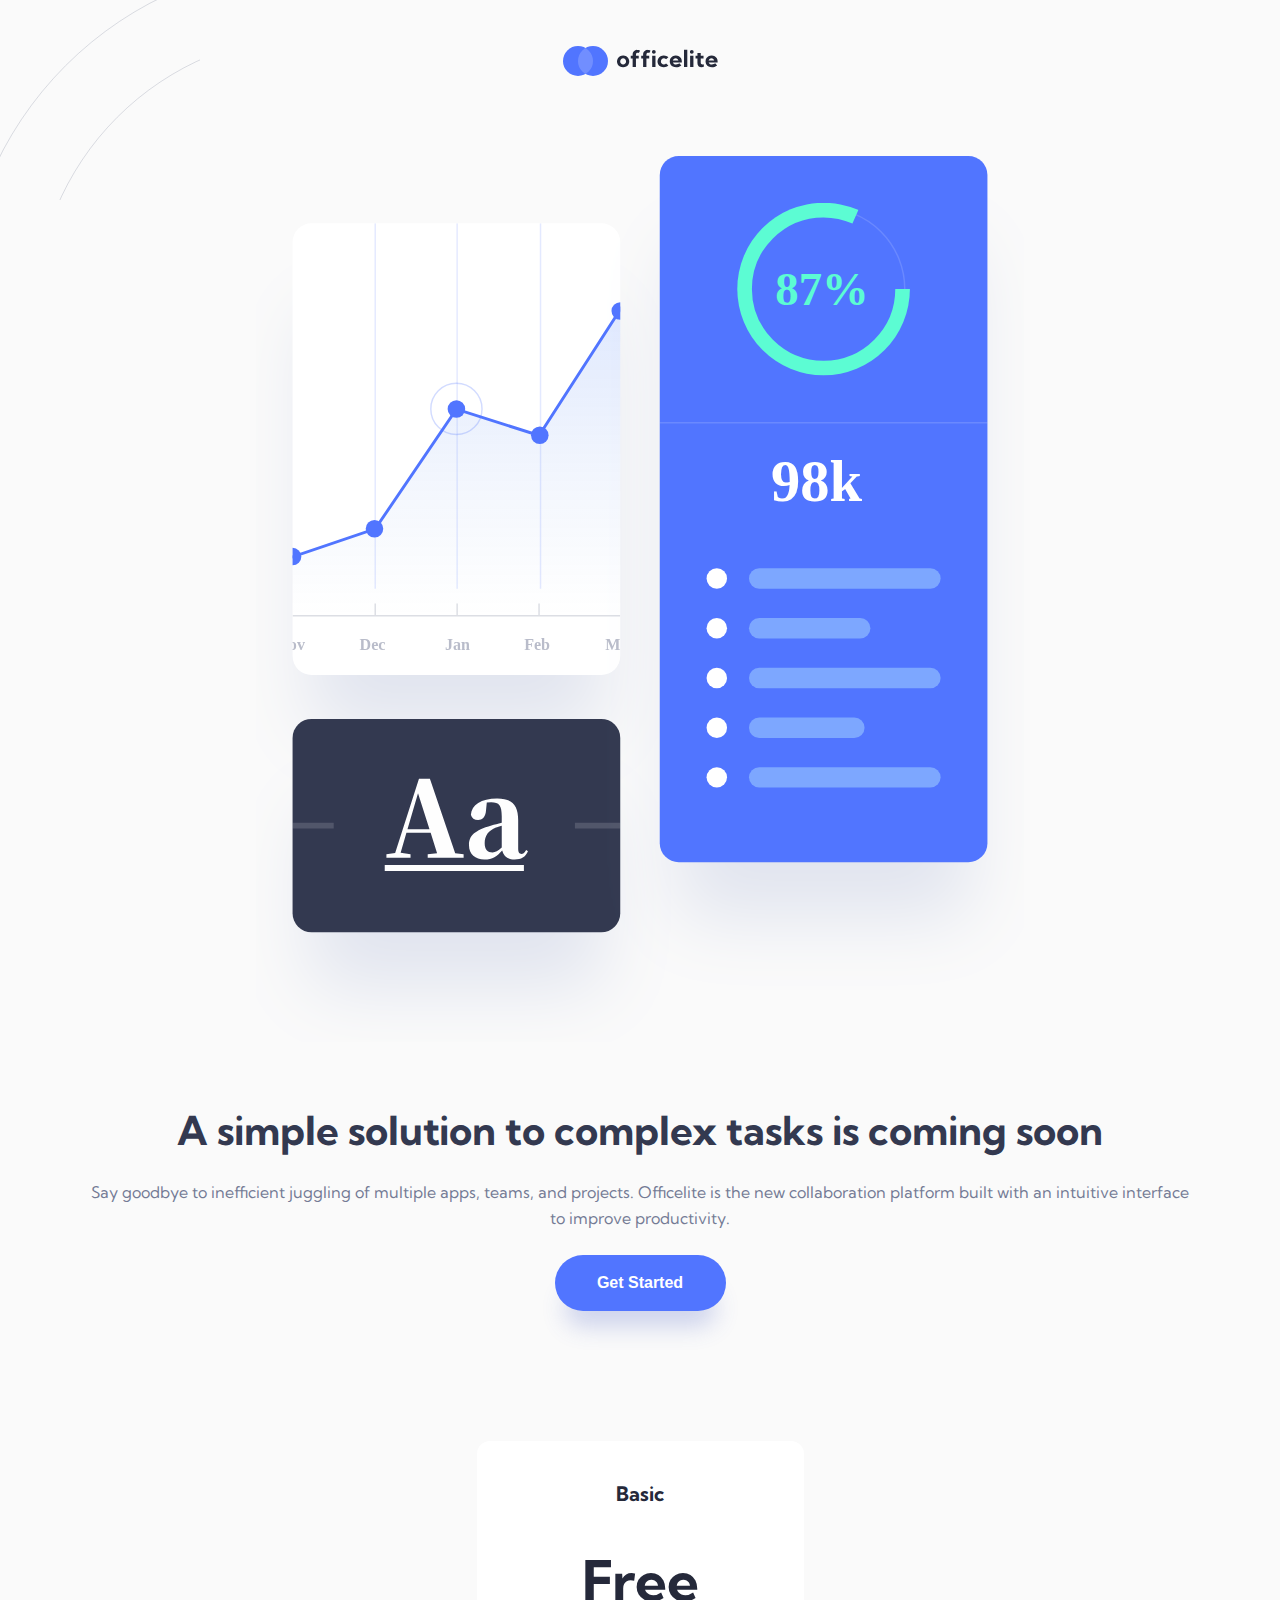
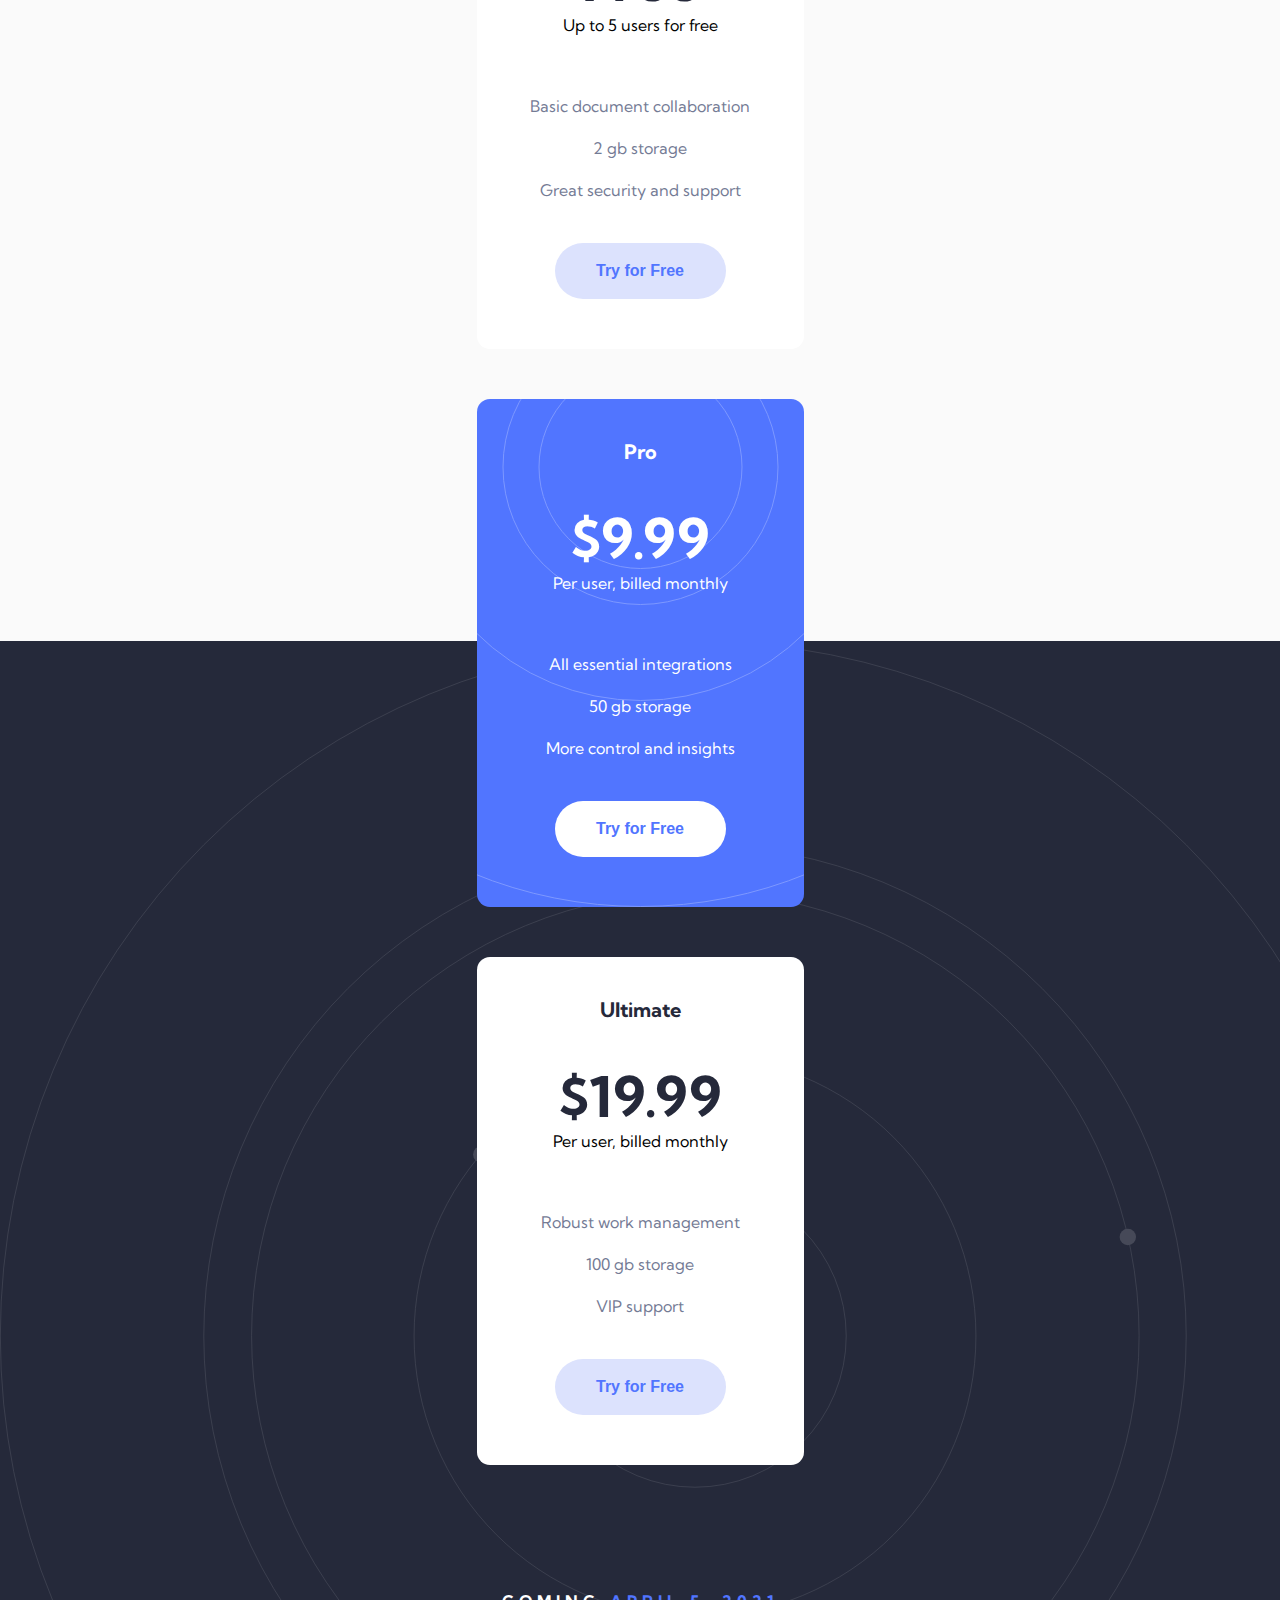
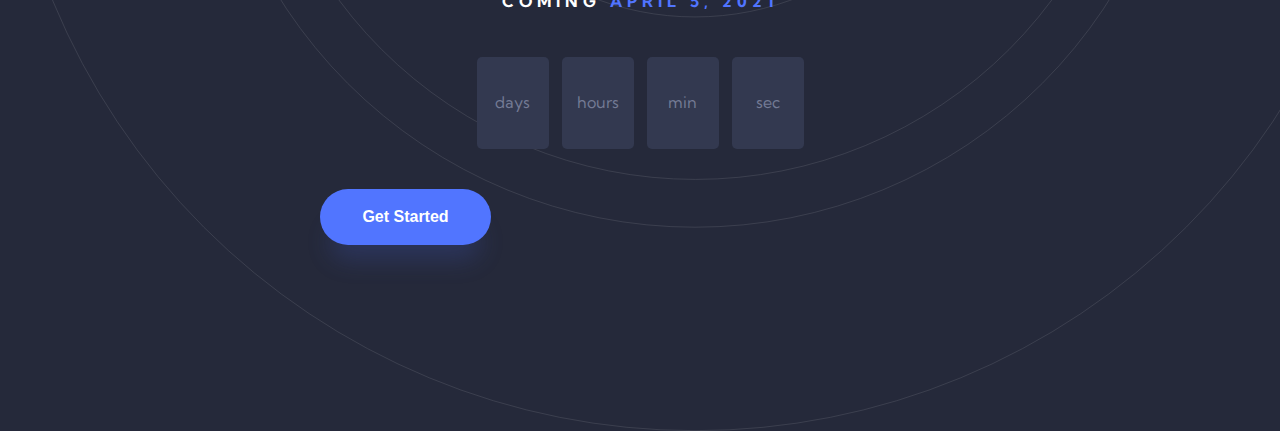
==== index.html @ 79242436 "update to tablet section" ====
<!DOCTYPE html>
<html lang="en">

<head>
  <meta charset="UTF-8">
  <meta name="viewport" content="width=device-width, initial-scale=1.0">
  <link rel="icon" type="image/png" sizes="32x32" href="/assets/favicon-32x32.png">
  <link rel="stylesheet" href="/css/styles.css">

  <title>Frontend Mentor | Officelite coming soon site</title>
</head>

<body>

  <header>
    <div class='container'>
      <div class=background-image></div>
      <div class='hero-logo'><img src="/assets/shared/logo.svg" alt=""></div>
      <div class='hero-chart'><img src="/assets/home/illustration-charts.svg" alt=""></div>
      <div class='hero-title'>
        <h1>A simple solution to complex tasks is coming soon</h1>
        <p> Say goodbye to inefficient juggling of multiple apps, teams, and projects. Officelite is the new
          collaboration platform built with an intuitive interface to improve productivity.</p>
        <a href='./sign-up.html'><button class='btn cta-1'>Get Started</button></a>
      </div>
    </div>
  </header>

  <main>
    <div class='design-body'>

      <div id='membership'>
        <div class='membership-type'>
          <div class='membership-type-card'>
            <h3>Basic</h3>
            <h1>Free</h1>
            <span class='membership-type-card-info'>Up to 5 users for free</span>
          </div>
          <div class='paragraph'>
            <p> Basic document collaboration
              <br>
              2 gb storage
              <br>
              Great security and support
            </p>
          </div>
          <div class='button-cta'>
            <a href='./sign-up.html'><button class='btn cta-2'>Try for Free</button></a>
          </div>
        </div>
  
        <div class='membership-type'>
          <div class='membership-type-card'>
            <h3>Pro</h3>
            <h1>$9.99</h1>
            <span class='membership-type-card-info'>Per user, billed monthly</span>
          </div>
          <div class='paragraph'>
            <p>
              All essential integrations
              <br>
              50 gb storage
              <br>
              More control and insights
            </p>
          </div>
          <div class='button-cta'>
            <a href='./sign-up.html'><button class='btn cta-3'>Try for Free</button></a>
          </div>
        </div>
  
        <div class='membership-type'>
          <div class='membership-type-card'>
            <h3>Ultimate</h3>
            <h1>$19.99</h1>
            <span class='membership-type-card-info'>Per user, billed monthly</span>
          </div>
          <div class='paragraph'>
            <p>
              Robust work management
              <br>
              100 gb storage
              <br>
              VIP support
            </p>
          </div>
          <div class='button-cta'>
            <a href='./sign-up.html'><button class='btn cta-2'>Try for Free</button></a>
          </div>
        </div>
      </div>
  
  
      <div id='footer'>
        <!-- <div class='footer-background'></div> -->
        <div class='footer-info'>
          <!-- <div class='footer-background'></div> -->
          <p>Coming<span id='footer-timer'> April 5, 2021</span></p>
          <div class='footer-countdown'>
            <div class='footer-countdown-item'><span id='countdown-days'></span> <br> Days</div>
            <div class='footer-countdown-item'><span id='countdown-hours'></span> <br>Hours</div>
            <div class='footer-countdown-item'><span id='countdown-minutes'></span><br> Min</div>
            <div class='footer-countdown-item'><span id='countdown-seconds'></span><br>Sec</div>
          </div>
          <a href='./sign-up.html'><button class='btn cta-1'>Get Started</button></a>
        </div>


    </div>
    
      
  </main>
  <script src="/script.js"></script>
</body>

</html>
---- css/styles.css ----
@import url("https://fonts.googleapis.com/css2?family=Kumbh+Sans:wght@300;400;700&display=swap");
* {
  margin: 0;
  padding: 0;
  -webkit-box-sizing: border-box;
          box-sizing: border-box;
}

body {
  width: 100%;
  height: 100vh;
  margin: 0 auto;
  font-family: 'Kumbh Sans', sans-serif;
  background-color: #fafafa;
}

.btn {
  width: 171px;
  height: 56px;
  border: none;
  border-radius: 28px;
  -webkit-border-radius: 28px;
  -moz-border-radius: 28px;
  -ms-border-radius: 28px;
  -o-border-radius: 28px;
}

.cta-1,
.cta-2,
.cta-3 {
  font-size: 16px;
  font-weight: 700;
}

.cta-1 {
  color: #fff;
  background-color: #5175ff;
  -webkit-box-shadow: 0px 25px 25px -10px rgba(63, 91, 194, 0.247159);
          box-shadow: 0px 25px 25px -10px rgba(63, 91, 194, 0.247159);
}

.cta-1:hover {
  background-color: #829CFF;
}

.cta-2 {
  color: #5175ff;
  background-color: #dce2fd;
}

.cta-3 {
  color: #5175ff;
  background-color: #fff;
}

header .container {
  display: -webkit-box;
  display: -ms-flexbox;
  display: flex;
  -webkit-box-pack: center;
      -ms-flex-pack: center;
          justify-content: center;
  justify-items: center;
  display: flex;
  -webkit-box-orient: vertical;
  -webkit-box-direction: normal;
      -ms-flex-direction: column;
          flex-direction: column;
}

header .container .background-image {
  background-image: url("/assets/home/bg-pattern-header.svg");
  background-repeat: none;
  position: absolute;
  width: 450px;
  height: 450px;
  left: -250px;
  top: -250px;
}

header .container .hero-logo {
  padding-top: 46px;
  display: -webkit-box;
  display: -ms-flexbox;
  display: flex;
  -webkit-box-pack: center;
      -ms-flex-pack: center;
          justify-content: center;
  justify-items: center;
}

header .container .hero-chart {
  display: -webkit-box;
  display: -ms-flexbox;
  display: flex;
  -webkit-box-pack: center;
      -ms-flex-pack: center;
          justify-content: center;
  justify-items: center;
  z-index: 3;
}

header .container .hero-chart img {
  padding-top: 80px;
  width: 60%;
}

header .container .hero-title {
  padding-top: 64px;
  padding-bottom: 80px;
  width: 90%;
  margin: 0 auto;
  text-align: center;
}

header .container .hero-title h1 {
  font-size: 40px;
  color: #333950;
}

header .container .hero-title p {
  padding: 24px;
  line-height: 26px;
  font-size: 16px;
  color: #747B95;
}

.design-body {
  position: relative;
}

#membership {
  position: relative;
  z-index: 999;
}

#membership .membership-type {
  display: -webkit-box;
  display: -ms-flexbox;
  display: flex;
  -webkit-box-orient: vertical;
  -webkit-box-direction: normal;
      -ms-flex-direction: column;
          flex-direction: column;
  text-align: center;
  width: 327px;
  height: 508px;
  background-color: #fff;
  border-radius: 13px;
  margin: 50px auto 5px;
  -webkit-border-radius: 13px;
  -moz-border-radius: 13px;
  -ms-border-radius: 13px;
  -o-border-radius: 13px;
}

#membership .membership-type .membership-type-card h1,
#membership .membership-type .membership-type-card h3 {
  color: #25293A;
}

#membership .membership-type .membership-type-card h1 {
  font-size: 56px;
  padding-top: 40px;
}

#membership .membership-type .membership-type-card h3 {
  font-size: 20px;
  padding-top: 40px;
}

#membership .membership-type .membership-type-card span {
  font-size: 16px;
  font-weight: 400;
  padding-top: 8px;
}

#membership .membership-type .paragraph {
  padding-top: 50px;
}

#membership .membership-type .paragraph p {
  padding-bottom: 32px;
  color: #747B95;
  line-height: 42px;
}

#membership .membership-type .button-cta {
  margin: 0 auto;
}

#membership .membership-type:nth-child(2) {
  background-color: #5175ff;
  background-image: url("/assets/home/bg-pattern-pricing.svg");
  background-position: center bottom;
}

#membership .membership-type:nth-child(2) h1,
#membership .membership-type:nth-child(2) h3,
#membership .membership-type:nth-child(2) p,
#membership .membership-type:nth-child(2) span {
  color: #fff;
}

@media screen and (min-width: 300px) and (max-width: 480px) {
  .hero-title-form {
    padding-top: 64px;
    padding-bottom: 64px;
    width: 90%;
    margin: 0 auto;
    text-align: center;
  }
  .hero-title-form h1 {
    font-size: 40px;
    color: #333950;
  }
  .hero-title-form p {
    padding: 24px;
    line-height: 26px;
    font-size: 16px;
    color: #747B95;
  }
  #footer-form .footer-info-form {
    display: -webkit-box;
    display: -ms-flexbox;
    display: flex;
    -webkit-box-orient: vertical;
    -webkit-box-direction: normal;
        -ms-flex-direction: column;
            flex-direction: column;
  }
  #footer-form .footer-info-form p {
    text-align: center;
    text-transform: uppercase;
    color: #25293A;
    letter-spacing: 5px;
    font-weight: 700;
    font-size: 16px;
  }
  #footer-form .footer-info-form span {
    text-transform: uppercase;
    color: #5175ff;
    letter-spacing: 5px;
    font-weight: 700;
    font-size: 16px;
  }
  #footer-form .footer-info-form .form-input-section {
    position: relative;
    z-index: 999;
    width: 60%;
    background-color: green;
  }
  #footer-form .footer-info-form .btn {
    margin: auto 25%;
    margin-bottom: 100px;
  }
  #footer-form .footer-info-form .footer-countdown-form {
    padding-top: 46px;
    display: -ms-grid;
    display: grid;
    -ms-grid-columns: (1fr)[4];
        grid-template-columns: repeat(4, 1fr);
    -webkit-column-gap: 13px;
            column-gap: 13px;
    display: -webkit-box;
    display: -ms-flexbox;
    display: flex;
    -webkit-box-pack: center;
        -ms-flex-pack: center;
            justify-content: center;
    justify-items: center;
    padding-bottom: 40px;
  }
  #footer-form .footer-info-form .footer-countdown-form .footer-countdown-item {
    padding-top: 15px;
    display: -webkit-box;
    display: -ms-flexbox;
    display: flex;
    -webkit-box-orient: vertical;
    -webkit-box-direction: normal;
        -ms-flex-direction: column;
            flex-direction: column;
    text-align: center;
    width: 72px;
    height: 92px;
    background-color: #dce2fd;
    color: #747B95;
    text-transform: lowercase;
    border-radius: 5px;
    -webkit-border-radius: 5px;
    -moz-border-radius: 5px;
    -ms-border-radius: 5px;
    -o-border-radius: 5px;
  }
  #footer-form .footer-info-form .footer-countdown-form .footer-countdown-item span {
    color: #5175ff;
    font-size: 32px;
  }
  #footer-form .footer-info-form .design-body {
    position: relative;
  }
  #footer-form .footer-info-form .form-footer-background {
    position: absolute;
    z-index: -1;
  }
}

@media screen and (min-width: 481px) and (max-width: 768px) {
  header .container {
    margin: 0 auto;
    width: 90%;
    height: auto;
    display: -webkit-box;
    display: -ms-flexbox;
    display: flex;
    -webkit-box-orient: vertical;
    -webkit-box-direction: normal;
        -ms-flex-direction: column;
            flex-direction: column;
    margin-top: 200px;
  }
  header .container .hero-title-form {
    padding-top: 64px;
    padding-bottom: 64px;
    width: 90%;
    margin: 0 auto;
    text-align: center;
  }
  header .container .hero-title-form h1 {
    font-size: 40px;
    color: #333950;
  }
  header .container .hero-title-form p {
    padding: 24px;
    line-height: 26px;
    font-size: 16px;
    color: #747B95;
  }
  #footer-form .footer-info-form {
    display: -webkit-box;
    display: -ms-flexbox;
    display: flex;
    -webkit-box-orient: vertical;
    -webkit-box-direction: normal;
        -ms-flex-direction: column;
            flex-direction: column;
  }
  #footer-form .footer-info-form p {
    text-align: center;
    text-transform: uppercase;
    color: #25293A;
    letter-spacing: 5px;
    font-weight: 700;
    font-size: 16px;
  }
  #footer-form .footer-info-form span {
    text-transform: uppercase;
    color: #5175ff;
    letter-spacing: 5px;
    font-weight: 700;
    font-size: 16px;
  }
  #footer-form .footer-info-form .form-input-section {
    width: 60%;
    background-color: green;
  }
  #footer-form .footer-info-form .btn {
    margin: auto 25%;
    margin-bottom: 100px;
  }
  #footer-form .footer-info-form .footer-countdown-form {
    padding-top: 46px;
    display: -ms-grid;
    display: grid;
    -ms-grid-columns: (1fr)[4];
        grid-template-columns: repeat(4, 1fr);
    -webkit-column-gap: 13px;
            column-gap: 13px;
    display: -webkit-box;
    display: -ms-flexbox;
    display: flex;
    -webkit-box-pack: center;
        -ms-flex-pack: center;
            justify-content: center;
    justify-items: center;
    padding-bottom: 40px;
  }
  #footer-form .footer-info-form .footer-countdown-form .footer-countdown-item {
    padding-top: 15px;
    display: -webkit-box;
    display: -ms-flexbox;
    display: flex;
    -webkit-box-orient: vertical;
    -webkit-box-direction: normal;
        -ms-flex-direction: column;
            flex-direction: column;
    text-align: center;
    width: 72px;
    height: 92px;
    background-color: #dce2fd;
    color: #747B95;
    text-transform: lowercase;
    border-radius: 5px;
    -webkit-border-radius: 5px;
    -moz-border-radius: 5px;
    -ms-border-radius: 5px;
    -o-border-radius: 5px;
  }
  #footer-form .footer-info-form .footer-countdown-form .footer-countdown-item span {
    color: #5175ff;
    font-size: 32px;
  }
  .design-body {
    position: relative;
    width: 100%;
    height: 480px;
  }
  .design-body .form-input-section {
    position: relative;
    z-index: 3;
    width: 60%;
  }
  .form-footer-background {
    background-position: center;
    position: absolute;
    top: 260px;
    width: 100%;
    height: 380px;
  }
}

#footer {
  position: absolute;
  top: 800px;
  width: 100%;
  height: 1390px;
  background-color: #25293A;
  background-image: url("/assets/home/bg-pattern-footer.svg");
  background-repeat: none;
  background-size: cover;
}

#footer .footer-info {
  margin: 0 auto;
  position: relative;
  top: 850px;
  left: 0;
  right: 0;
  display: -webkit-box;
  display: -ms-flexbox;
  display: flex;
  -webkit-box-orient: vertical;
  -webkit-box-direction: normal;
      -ms-flex-direction: column;
          flex-direction: column;
}

#footer .footer-info p {
  padding-top: 100px;
  text-align: center;
  text-transform: uppercase;
  color: #fff;
  letter-spacing: 5px;
  font-weight: 700;
  font-size: 16px;
}

#footer .footer-info span {
  text-transform: uppercase;
  color: #5175ff;
  letter-spacing: 5px;
  font-weight: 700;
  font-size: 16px;
}

#footer .footer-info .btn {
  margin: auto 25%;
  margin-bottom: 100px;
}

#footer .footer-info .footer-countdown {
  padding-top: 46px;
  display: -ms-grid;
  display: grid;
  -ms-grid-columns: (1fr)[4];
      grid-template-columns: repeat(4, 1fr);
  -webkit-column-gap: 13px;
          column-gap: 13px;
  display: -webkit-box;
  display: -ms-flexbox;
  display: flex;
  -webkit-box-pack: center;
      -ms-flex-pack: center;
          justify-content: center;
  justify-items: center;
  padding-bottom: 40px;
}

#footer .footer-info .footer-countdown .footer-countdown-item {
  padding-top: 15px;
  display: -webkit-box;
  display: -ms-flexbox;
  display: flex;
  -webkit-box-orient: vertical;
  -webkit-box-direction: normal;
      -ms-flex-direction: column;
          flex-direction: column;
  text-align: center;
  width: 72px;
  height: 92px;
  background-color: #333950;
  color: #747B95;
  text-transform: lowercase;
  border-radius: 5px;
  -webkit-border-radius: 5px;
  -moz-border-radius: 5px;
  -ms-border-radius: 5px;
  -o-border-radius: 5px;
}

#footer .footer-info .footer-countdown .footer-countdown-item span {
  color: #fff;
  font-size: 32px;
}

.form-input-section {
  border-radius: 10px;
  height: 485px;
  margin: 0 auto;
  background-color: white;
  width: 80%;
  margin: 64px auto 87px auto;
  -webkit-border-radius: 10px;
  -moz-border-radius: 10px;
  -ms-border-radius: 10px;
  -o-border-radius: 10px;
}

.form-input-section form {
  width: 90%;
  margin: 0 auto;
  border: none;
  padding: 24px 24px;
}

.form-input-section input {
  width: 100%;
  padding-bottom: 20px;
  margin: 18px auto;
  border-top: 0;
  border-left: 0;
  border-right: 0;
  border-bottom: 1px solid #747B95;
  outline: none;
}

.form-input-section select {
  margin: 20px auto;
  background-color: #fff;
  width: 100%;
  border-top: 0;
  border-left: 0;
  border-right: 0;
  outline: none;
}

.form-input-section select p {
  color: #333950;
  font-weight: 700;
}

.form-input-section select p span {
  color: #747B95;
}

.form-input-section .btn-cta {
  width: 100%;
  margin: 0 auto;
  margin: 20px auto;
  font-weight: 700;
  height: 56px;
  color: #fff;
  background-color: #5175ff;
  border-radius: 30px;
  -webkit-border-radius: 30px;
  -moz-border-radius: 30px;
  -ms-border-radius: 30px;
  -o-border-radius: 30px;
  border: none;
}

.form-footer-background {
  background-color: #25293A;
  width: 100%;
  height: 320px;
  background-image: url("/assets/home/bg-pattern-footer.svg");
  background-size: cover;
}

@media screen and (min-width: 481px) and (max-width: 768px) {
  header .container {
    margin: 0 auto;
    width: 90%;
    height: auto;
    display: -ms-grid;
    display: grid;
    grid-auto-columns: auto;
    grid-auto-rows: auto;
        grid-template-areas: 'header-1 header-1' 'content-1 content-2';
    -webkit-box-pack: justify;
        -ms-flex-pack: justify;
            justify-content: space-between;
  }
  header .container .hero-logo {
    -ms-grid-row: 1;
    -ms-grid-column: 1;
    -ms-grid-column-span: 2;
    grid-area: header-1;
    margin-left: 2.5%;
    margin-top: 50px;
    margin-right: auto;
  }
  header .container .hero-chart {
    -ms-grid-row: 2;
    -ms-grid-column: 2;
    grid-area: content-2;
    place-items: center;
    width: 314px;
    height: 314px;
    transform: scale(1.5);
    -webkit-transform: scale(1.5);
    -moz-transform: scale(1.5);
    -ms-transform: scale(1.5);
    -o-transform: scale(1.5);
  }
  header .container .hero-title {
    -ms-grid-row: 2;
    -ms-grid-column: 1;
    grid-area: content-1;
    text-align: left;
    place-items: start;
  }
  .design-body {
    position: relative;
  }
  #membership {
    margin-top: 140px;
    position: relative;
    z-index: 999;
  }
  #membership .membership-type {
    width: 90%;
    height: auto;
    display: -ms-grid;
    display: grid;
    -ms-grid-columns: auto auto;
        grid-template-columns: auto auto;
    -ms-grid-rows: 200px 200px;
        grid-template-rows: 200px 200px;
        grid-template-areas: 'card-info paragraph-info' 'button paragraph-info';
    place-items: center;
  }
  #membership .membership-type .membership-type-card {
    -ms-grid-row: 1;
    -ms-grid-column: 1;
    grid-area: card-info;
    text-align: left;
  }
  #membership .membership-type .paragraph {
    -ms-grid-row: 1;
    -ms-grid-row-span: 2;
    -ms-grid-column: 2;
    grid-area: paragraph-info;
    text-align: left;
    padding-bottom: 32px;
    color: #747B95;
    line-height: 42px;
  }
  #membership .membership-type .button-cta {
    -ms-grid-row: 2;
    -ms-grid-column: 1;
    grid-area: button;
  }
  #membership .button-cta {
    margin: 0 auto;
  }
  .membership-type:nth-child(2) {
    background-color: #5175ff;
    background-image: url("/assets/home/bg-pattern-pricing.svg");
    background-position: center bottom;
  }
  .membership-type:nth-child(2) h1,
  .membership-type:nth-child(2) h3,
  .membership-type:nth-child(2) p,
  .membership-type:nth-child(2) span {
    color: #fff;
  }
  #footer {
    position: absolute;
    top: 620px;
    width: 100%;
    height: 1200px;
    background-image: url("/assets/home/bg-pattern-footer.svg");
    background-repeat: none;
    background-size: cover;
    background-position: center;
    display: -webkit-box;
    display: -ms-flexbox;
    display: flex;
    -webkit-box-orient: vertical;
    -webkit-box-direction: normal;
        -ms-flex-direction: column;
            flex-direction: column;
    display: flex;
    -webkit-box-pack: center;
        -ms-flex-pack: center;
            justify-content: center;
    justify-items: center;
    background-color: #25293A;
  }
  #footer a {
    padding-top: 48px;
    text-align: center;
  }
  #footer .footer-info {
    position: relative;
    top: 300px;
    left: 0;
    right: 0;
  }
  #footer .footer-countdown {
    padding-top: 46px;
    display: -ms-grid;
    display: grid;
    -ms-grid-columns: (1fr)[4];
        grid-template-columns: repeat(4, 1fr);
    -webkit-column-gap: 13px;
            column-gap: 13px;
    display: -webkit-box;
    display: -ms-flexbox;
    display: flex;
    -webkit-box-pack: center;
        -ms-flex-pack: center;
            justify-content: center;
    justify-items: center;
    padding-bottom: 40px;
  }
  #footer .footer-countdown .footer-countdown-item {
    width: 100px;
    height: 128px;
  }
  #footer .footer-countdown .footer-countdown-item span {
    color: #fff;
    font-size: 56px;
  }
}
/*# sourceMappingURL=styles.css.map */
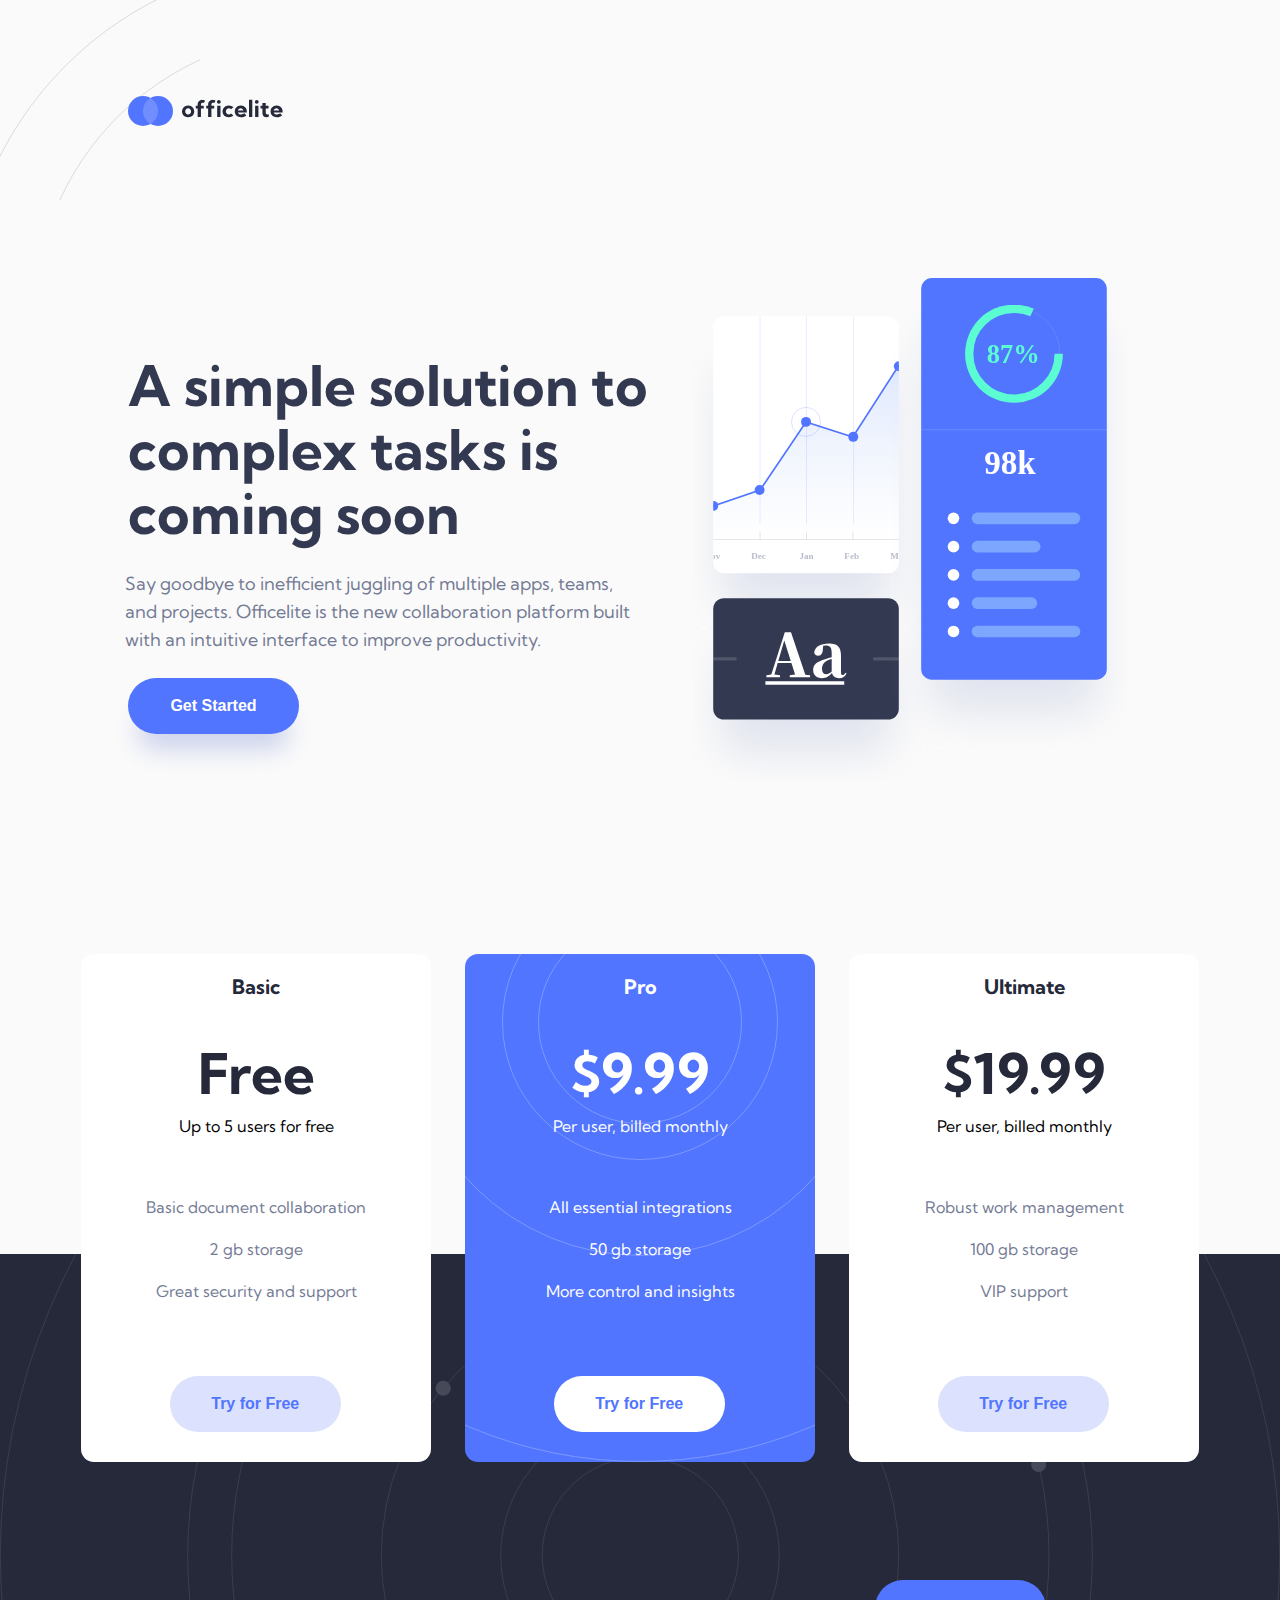
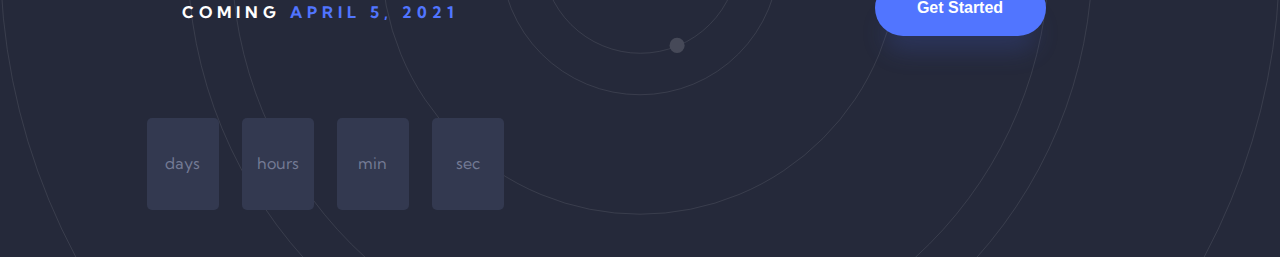
==== commit 116069f4: "complete section on queries" ====
--- a/index.html
+++ b/index.html
@@ -27,8 +27,7 @@
   </header>
 
   <main>
-    <div class='design-body'>
-
+    <div class='container design-body'>
       <div id='membership'>
         <div class='membership-type'>
           <div class='membership-type-card'>
@@ -94,8 +93,9 @@
       <div id='footer'>
         <!-- <div class='footer-background'></div> -->
         <div class='footer-info'>
-          <!-- <div class='footer-background'></div> -->
-          <p>Coming<span id='footer-timer'> April 5, 2021</span></p>
+          <div class='footer-countdown-date'>
+            <p>Coming<span id='footer-timer'> April 5, 2021</span></p>
+          </div>         
           <div class='footer-countdown'>
             <div class='footer-countdown-item'><span id='countdown-days'></span> <br> Days</div>
             <div class='footer-countdown-item'><span id='countdown-hours'></span> <br>Hours</div>
--- a/css/styles.css
+++ b/css/styles.css
@@ -51,6 +51,386 @@
 .cta-3 {
   color: #5175ff;
   background-color: #fff;
+}
+
+@media screen and (min-width: 280px) {
+  .hero-title-form {
+    padding-top: 64px;
+    padding-bottom: 64px;
+    width: 90%;
+    margin: 0 auto;
+    text-align: center;
+  }
+  .hero-title-form h1 {
+    font-size: 40px;
+    color: #333950;
+  }
+  .hero-title-form p {
+    padding: 24px;
+    line-height: 26px;
+    font-size: 16px;
+    color: #747B95;
+  }
+  #footer-form .footer-info-form {
+    display: -webkit-box;
+    display: -ms-flexbox;
+    display: flex;
+    -webkit-box-orient: vertical;
+    -webkit-box-direction: normal;
+        -ms-flex-direction: column;
+            flex-direction: column;
+  }
+  #footer-form .footer-info-form p {
+    text-align: center;
+    text-transform: uppercase;
+    color: #25293A;
+    letter-spacing: 5px;
+    font-weight: 700;
+    font-size: 16px;
+  }
+  #footer-form .footer-info-form span {
+    text-transform: uppercase;
+    color: #5175ff;
+    letter-spacing: 5px;
+    font-weight: 700;
+    font-size: 16px;
+  }
+  #footer-form .footer-info-form .design-body {
+    position: relative;
+    background-color: #73ff00;
+    width: 100%;
+    height: 400px;
+  }
+  #footer-form .footer-info-form .form-input-section {
+    position: absolute;
+    z-index: 999;
+    width: 60%;
+    background-color: green;
+  }
+  #footer-form .footer-info-form .form-input-section .form-footer-background {
+    position: absolute;
+    z-index: -1;
+  }
+  #footer-form .footer-info-form .btn {
+    margin: auto 25%;
+    margin-bottom: 100px;
+  }
+  #footer-form .footer-info-form .footer-countdown-form {
+    padding-top: 46px;
+    display: -ms-grid;
+    display: grid;
+    -ms-grid-columns: (1fr)[4];
+        grid-template-columns: repeat(4, 1fr);
+    -webkit-column-gap: 13px;
+            column-gap: 13px;
+    display: -webkit-box;
+    display: -ms-flexbox;
+    display: flex;
+    -webkit-box-pack: center;
+        -ms-flex-pack: center;
+            justify-content: center;
+    justify-items: center;
+    padding-bottom: 40px;
+  }
+  #footer-form .footer-info-form .footer-countdown-form .footer-countdown-item {
+    padding-top: 15px;
+    display: -webkit-box;
+    display: -ms-flexbox;
+    display: flex;
+    -webkit-box-orient: vertical;
+    -webkit-box-direction: normal;
+        -ms-flex-direction: column;
+            flex-direction: column;
+    text-align: center;
+    width: 72px;
+    height: 92px;
+    background-color: #dce2fd;
+    color: #747B95;
+    text-transform: lowercase;
+    border-radius: 5px;
+    -webkit-border-radius: 5px;
+    -moz-border-radius: 5px;
+    -ms-border-radius: 5px;
+    -o-border-radius: 5px;
+    margin-right: 10px;
+  }
+  #footer-form .footer-info-form .footer-countdown-form .footer-countdown-item span {
+    color: #5175ff;
+    font-size: 32px;
+  }
+}
+
+@media screen and (min-width: 481px) {
+  header .container {
+    margin: 0 auto;
+    width: 90%;
+    height: auto;
+    display: -webkit-box;
+    display: -ms-flexbox;
+    display: flex;
+    -webkit-box-orient: vertical;
+    -webkit-box-direction: normal;
+        -ms-flex-direction: column;
+            flex-direction: column;
+    margin-top: 200px;
+  }
+  header .container .hero-title-form {
+    padding-top: 64px;
+    padding-bottom: 64px;
+    width: 90%;
+    margin: 0 auto;
+    text-align: center;
+  }
+  header .container .hero-title-form h1 {
+    font-size: 40px;
+    color: #333950;
+  }
+  header .container .hero-title-form p {
+    padding: 24px;
+    line-height: 26px;
+    font-size: 16px;
+    color: #747B95;
+  }
+  #footer-form .footer-info-form {
+    display: -webkit-box;
+    display: -ms-flexbox;
+    display: flex;
+    -webkit-box-orient: vertical;
+    -webkit-box-direction: normal;
+        -ms-flex-direction: column;
+            flex-direction: column;
+  }
+  #footer-form .footer-info-form p {
+    text-align: center;
+    text-transform: uppercase;
+    color: #25293A;
+    letter-spacing: 5px;
+    font-weight: 700;
+    font-size: 16px;
+  }
+  #footer-form .footer-info-form span {
+    text-transform: uppercase;
+    color: #5175ff;
+    letter-spacing: 5px;
+    font-weight: 700;
+    font-size: 16px;
+  }
+  #footer-form .footer-info-form .form-input-section {
+    width: 60%;
+    background-color: green;
+  }
+  #footer-form .footer-info-form .btn {
+    margin: auto 25%;
+    margin-bottom: 100px;
+  }
+  #footer-form .footer-info-form .footer-countdown-form {
+    padding-top: 46px;
+    display: -ms-grid;
+    display: grid;
+    -ms-grid-columns: (1fr)[4];
+        grid-template-columns: repeat(4, 1fr);
+    -webkit-column-gap: 13px;
+            column-gap: 13px;
+    display: -webkit-box;
+    display: -ms-flexbox;
+    display: flex;
+    -webkit-box-pack: center;
+        -ms-flex-pack: center;
+            justify-content: center;
+    justify-items: center;
+    padding-bottom: 40px;
+  }
+  #footer-form .footer-info-form .footer-countdown-form .footer-countdown-item {
+    padding-top: 15px;
+    display: -webkit-box;
+    display: -ms-flexbox;
+    display: flex;
+    -webkit-box-orient: vertical;
+    -webkit-box-direction: normal;
+        -ms-flex-direction: column;
+            flex-direction: column;
+    text-align: center;
+    width: 72px;
+    height: 92px;
+    background-color: #dce2fd;
+    color: #747B95;
+    text-transform: lowercase;
+    border-radius: 5px;
+    -webkit-border-radius: 5px;
+    -moz-border-radius: 5px;
+    -ms-border-radius: 5px;
+    -o-border-radius: 5px;
+    margin-right: 10px;
+  }
+  #footer-form .footer-info-form .footer-countdown-form .footer-countdown-item span {
+    color: #5175ff;
+    font-size: 32px;
+  }
+  .design-body {
+    position: relative;
+    width: 100%;
+    height: 480px;
+  }
+  .design-body .form-input-section {
+    position: relative;
+    z-index: 3;
+    width: 60%;
+  }
+  .form-footer-background {
+    background-position: center;
+    position: absolute;
+    top: 260px;
+    width: 100%;
+    height: 380px;
+  }
+}
+
+@media screen and (min-width: 769px) {
+  header .container {
+    width: 80%;
+    display: -webkit-box;
+    display: -ms-flexbox;
+    display: flex;
+    -webkit-box-orient: vertical;
+    -webkit-box-direction: normal;
+        -ms-flex-direction: column;
+            flex-direction: column;
+  }
+  header .container .hero-title-form {
+    width: 60%;
+    display: -webkit-box;
+    display: -ms-flexbox;
+    display: flex;
+    display: flex;
+    -webkit-box-orient: vertical;
+    -webkit-box-direction: normal;
+        -ms-flex-direction: column;
+            flex-direction: column;
+    display: flex;
+    -webkit-box-pack: start;
+        -ms-flex-pack: start;
+            justify-content: start;
+    justify-items: start;
+    margin-top: 164px;
+    width: 540px;
+    text-align: left;
+  }
+  header .container .hero-title-form h1 {
+    font-size: 56px;
+    line-height: 64px;
+    color: #333950;
+  }
+  header .container .hero-title-form p {
+    font-size: 18px;
+    line-height: 28px;
+    margin-left: -3%;
+    color: #747B95;
+    margin-top: 24px;
+  }
+  .design-body {
+    position: relative;
+    z-index: -1;
+  }
+  .design-body .form-input-section {
+    position: absolute;
+    z-index: 999;
+    width: 445px;
+    height: 508px;
+    right: 100px;
+    top: -540px;
+  }
+  .design-body .btn {
+    margin: auto 25%;
+    margin-bottom: 100px;
+  }
+  #footer-form .footer-info-form {
+    margin-left: -46.5%;
+    margin-top: 50px;
+    display: -webkit-box;
+    display: -ms-flexbox;
+    display: flex;
+    -webkit-box-orient: vertical;
+    -webkit-box-direction: normal;
+        -ms-flex-direction: column;
+            flex-direction: column;
+  }
+  #footer-form .footer-info-form .form-footer-timer {
+    margin-left: -4%;
+  }
+  #footer-form .footer-info-form p {
+    text-align: center;
+    text-transform: uppercase;
+    color: #25293A;
+    letter-spacing: 5px;
+    font-weight: 700;
+    font-size: 16px;
+    margin-left: -1%;
+  }
+  #footer-form .footer-info-form span {
+    text-transform: uppercase;
+    color: #5175ff;
+    letter-spacing: 5px;
+    font-weight: 700;
+    font-size: 16px;
+  }
+  #footer-form .footer-info-form .footer-countdown-form {
+    padding-top: 46px;
+    display: -ms-grid;
+    display: grid;
+    -ms-grid-columns: (1fr)[4];
+        grid-template-columns: repeat(4, 1fr);
+    -webkit-column-gap: 13px;
+            column-gap: 13px;
+    display: -webkit-box;
+    display: -ms-flexbox;
+    display: flex;
+    -webkit-box-pack: center;
+        -ms-flex-pack: center;
+            justify-content: center;
+    justify-items: center;
+    padding-bottom: 40px;
+    margin-left: 50px;
+  }
+  #footer-form .footer-info-form .footer-countdown-form .footer-countdown-item {
+    padding-top: 30px;
+    display: -webkit-box;
+    display: -ms-flexbox;
+    display: flex;
+    -webkit-box-orient: vertical;
+    -webkit-box-direction: normal;
+        -ms-flex-direction: column;
+            flex-direction: column;
+    text-align: center;
+    width: 100px;
+    height: 128px;
+    background-color: #dce2fd;
+    color: #747B95;
+    text-transform: lowercase;
+    border-radius: 5px;
+    -webkit-border-radius: 5px;
+    -moz-border-radius: 5px;
+    -ms-border-radius: 5px;
+    -o-border-radius: 5px;
+  }
+  #footer-form .footer-info-form .footer-countdown-form .footer-countdown-item span {
+    color: #5175ff;
+    font-size: 56px;
+  }
+  #footer-form .form-footer-background {
+    background-position: center;
+    position: absolute;
+    width: 430px;
+    height: 1550px;
+    right: 0;
+    top: -1050px;
+    z-index: -1;
+  }
+}
+
+@media screen and (min-width: 1500px) {
+  .footer-countdown-form {
+    margin-left: 5%;
+  }
 }
 
 header .container {
@@ -202,233 +582,6 @@
   color: #fff;
 }
 
-@media screen and (min-width: 300px) and (max-width: 480px) {
-  .hero-title-form {
-    padding-top: 64px;
-    padding-bottom: 64px;
-    width: 90%;
-    margin: 0 auto;
-    text-align: center;
-  }
-  .hero-title-form h1 {
-    font-size: 40px;
-    color: #333950;
-  }
-  .hero-title-form p {
-    padding: 24px;
-    line-height: 26px;
-    font-size: 16px;
-    color: #747B95;
-  }
-  #footer-form .footer-info-form {
-    display: -webkit-box;
-    display: -ms-flexbox;
-    display: flex;
-    -webkit-box-orient: vertical;
-    -webkit-box-direction: normal;
-        -ms-flex-direction: column;
-            flex-direction: column;
-  }
-  #footer-form .footer-info-form p {
-    text-align: center;
-    text-transform: uppercase;
-    color: #25293A;
-    letter-spacing: 5px;
-    font-weight: 700;
-    font-size: 16px;
-  }
-  #footer-form .footer-info-form span {
-    text-transform: uppercase;
-    color: #5175ff;
-    letter-spacing: 5px;
-    font-weight: 700;
-    font-size: 16px;
-  }
-  #footer-form .footer-info-form .form-input-section {
-    position: relative;
-    z-index: 999;
-    width: 60%;
-    background-color: green;
-  }
-  #footer-form .footer-info-form .btn {
-    margin: auto 25%;
-    margin-bottom: 100px;
-  }
-  #footer-form .footer-info-form .footer-countdown-form {
-    padding-top: 46px;
-    display: -ms-grid;
-    display: grid;
-    -ms-grid-columns: (1fr)[4];
-        grid-template-columns: repeat(4, 1fr);
-    -webkit-column-gap: 13px;
-            column-gap: 13px;
-    display: -webkit-box;
-    display: -ms-flexbox;
-    display: flex;
-    -webkit-box-pack: center;
-        -ms-flex-pack: center;
-            justify-content: center;
-    justify-items: center;
-    padding-bottom: 40px;
-  }
-  #footer-form .footer-info-form .footer-countdown-form .footer-countdown-item {
-    padding-top: 15px;
-    display: -webkit-box;
-    display: -ms-flexbox;
-    display: flex;
-    -webkit-box-orient: vertical;
-    -webkit-box-direction: normal;
-        -ms-flex-direction: column;
-            flex-direction: column;
-    text-align: center;
-    width: 72px;
-    height: 92px;
-    background-color: #dce2fd;
-    color: #747B95;
-    text-transform: lowercase;
-    border-radius: 5px;
-    -webkit-border-radius: 5px;
-    -moz-border-radius: 5px;
-    -ms-border-radius: 5px;
-    -o-border-radius: 5px;
-  }
-  #footer-form .footer-info-form .footer-countdown-form .footer-countdown-item span {
-    color: #5175ff;
-    font-size: 32px;
-  }
-  #footer-form .footer-info-form .design-body {
-    position: relative;
-  }
-  #footer-form .footer-info-form .form-footer-background {
-    position: absolute;
-    z-index: -1;
-  }
-}
-
-@media screen and (min-width: 481px) and (max-width: 768px) {
-  header .container {
-    margin: 0 auto;
-    width: 90%;
-    height: auto;
-    display: -webkit-box;
-    display: -ms-flexbox;
-    display: flex;
-    -webkit-box-orient: vertical;
-    -webkit-box-direction: normal;
-        -ms-flex-direction: column;
-            flex-direction: column;
-    margin-top: 200px;
-  }
-  header .container .hero-title-form {
-    padding-top: 64px;
-    padding-bottom: 64px;
-    width: 90%;
-    margin: 0 auto;
-    text-align: center;
-  }
-  header .container .hero-title-form h1 {
-    font-size: 40px;
-    color: #333950;
-  }
-  header .container .hero-title-form p {
-    padding: 24px;
-    line-height: 26px;
-    font-size: 16px;
-    color: #747B95;
-  }
-  #footer-form .footer-info-form {
-    display: -webkit-box;
-    display: -ms-flexbox;
-    display: flex;
-    -webkit-box-orient: vertical;
-    -webkit-box-direction: normal;
-        -ms-flex-direction: column;
-            flex-direction: column;
-  }
-  #footer-form .footer-info-form p {
-    text-align: center;
-    text-transform: uppercase;
-    color: #25293A;
-    letter-spacing: 5px;
-    font-weight: 700;
-    font-size: 16px;
-  }
-  #footer-form .footer-info-form span {
-    text-transform: uppercase;
-    color: #5175ff;
-    letter-spacing: 5px;
-    font-weight: 700;
-    font-size: 16px;
-  }
-  #footer-form .footer-info-form .form-input-section {
-    width: 60%;
-    background-color: green;
-  }
-  #footer-form .footer-info-form .btn {
-    margin: auto 25%;
-    margin-bottom: 100px;
-  }
-  #footer-form .footer-info-form .footer-countdown-form {
-    padding-top: 46px;
-    display: -ms-grid;
-    display: grid;
-    -ms-grid-columns: (1fr)[4];
-        grid-template-columns: repeat(4, 1fr);
-    -webkit-column-gap: 13px;
-            column-gap: 13px;
-    display: -webkit-box;
-    display: -ms-flexbox;
-    display: flex;
-    -webkit-box-pack: center;
-        -ms-flex-pack: center;
-            justify-content: center;
-    justify-items: center;
-    padding-bottom: 40px;
-  }
-  #footer-form .footer-info-form .footer-countdown-form .footer-countdown-item {
-    padding-top: 15px;
-    display: -webkit-box;
-    display: -ms-flexbox;
-    display: flex;
-    -webkit-box-orient: vertical;
-    -webkit-box-direction: normal;
-        -ms-flex-direction: column;
-            flex-direction: column;
-    text-align: center;
-    width: 72px;
-    height: 92px;
-    background-color: #dce2fd;
-    color: #747B95;
-    text-transform: lowercase;
-    border-radius: 5px;
-    -webkit-border-radius: 5px;
-    -moz-border-radius: 5px;
-    -ms-border-radius: 5px;
-    -o-border-radius: 5px;
-  }
-  #footer-form .footer-info-form .footer-countdown-form .footer-countdown-item span {
-    color: #5175ff;
-    font-size: 32px;
-  }
-  .design-body {
-    position: relative;
-    width: 100%;
-    height: 480px;
-  }
-  .design-body .form-input-section {
-    position: relative;
-    z-index: 3;
-    width: 60%;
-  }
-  .form-footer-background {
-    background-position: center;
-    position: absolute;
-    top: 260px;
-    width: 100%;
-    height: 380px;
-  }
-}
-
 #footer {
   position: absolute;
   top: 800px;
@@ -497,6 +650,9 @@
 }
 
 #footer .footer-info .footer-countdown .footer-countdown-item {
+  display: -ms-grid;
+  display: grid;
+  place-items: center;
   padding-top: 15px;
   display: -webkit-box;
   display: -ms-flexbox;
@@ -516,6 +672,7 @@
   -moz-border-radius: 5px;
   -ms-border-radius: 5px;
   -o-border-radius: 5px;
+  margin-left: 10px;
 }
 
 #footer .footer-info .footer-countdown .footer-countdown-item span {
@@ -750,10 +907,278 @@
   #footer .footer-countdown .footer-countdown-item {
     width: 100px;
     height: 128px;
+    margin-left: 10px;
   }
   #footer .footer-countdown .footer-countdown-item span {
     color: #fff;
     font-size: 56px;
   }
 }
+
+@media screen and (min-width: 769px) {
+  header .container {
+    margin: 0 auto;
+    width: 80%;
+    height: auto;
+    display: -ms-grid;
+    display: grid;
+    grid-auto-columns: auto;
+    grid-auto-rows: auto;
+        grid-template-areas: 'header-1 header-1'+ 'content-1 content-2';
+    -webkit-box-pack: justify;
+        -ms-flex-pack: justify;
+            justify-content: space-between;
+  }
+  header .container .hero-logo {
+    -ms-grid-row: 1;
+    -ms-grid-column: 1;
+    -ms-grid-column-span: 2;
+    grid-area: header-1;
+    margin-top: 50px;
+    margin-right: auto;
+  }
+  header .container .hero-chart {
+    -ms-grid-row: 2;
+    -ms-grid-column: 2;
+    grid-area: content-2;
+    place-items: center;
+    width: auto;
+    height: auto;
+    transform: scale(1.5);
+    -webkit-transform: scale(1.5);
+    -moz-transform: scale(1.5);
+    -ms-transform: scale(1.5);
+    -o-transform: scale(1.5);
+    margin-left: auto;
+  }
+  header .container .hero-title {
+    -ms-grid-row: 2;
+    -ms-grid-column: 1;
+    grid-area: content-1;
+    display: -webkit-box;
+    display: -ms-flexbox;
+    display: flex;
+    display: flex;
+    -webkit-box-orient: vertical;
+    -webkit-box-direction: normal;
+        -ms-flex-direction: column;
+            flex-direction: column;
+    display: flex;
+    -webkit-box-pack: start;
+        -ms-flex-pack: start;
+            justify-content: start;
+    justify-items: start;
+    margin-top: 164px;
+    width: 540px;
+    text-align: left;
+  }
+  header .container .hero-title h1 {
+    font-size: 56px;
+    line-height: 64px;
+  }
+  header .container .hero-title p {
+    font-size: 18px;
+    line-height: 28px;
+    margin-left: -5%;
+  }
+  .design-body {
+    position: relative;
+    width: 100%;
+  }
+  #membership {
+    margin: 0 auto;
+    width: 90%;
+    display: -webkit-box;
+    display: -ms-flexbox;
+    display: flex;
+    display: flex;
+    -webkit-box-orient: horizontal;
+    -webkit-box-direction: normal;
+        -ms-flex-direction: row;
+            flex-direction: row;
+    margin-top: 140px;
+    position: relative;
+    z-index: 999;
+  }
+  #membership .membership-type {
+    margin: 0 auto;
+    width: 350px;
+    height: 508px;
+    place-items: center;
+    text-align: center;
+    display: -webkit-box;
+    display: -ms-flexbox;
+    display: flex;
+    -webkit-box-pack: center;
+        -ms-flex-pack: center;
+            justify-content: center;
+    justify-items: center;
+  }
+  #membership .membership-type .membership-type-card {
+    grid-area: card-info;
+    text-align: center;
+    display: -webkit-box;
+    display: -ms-flexbox;
+    display: flex;
+    -webkit-box-orient: vertical;
+    -webkit-box-direction: normal;
+        -ms-flex-direction: column;
+            flex-direction: column;
+    display: flex;
+    -webkit-box-pack: center;
+        -ms-flex-pack: center;
+            justify-content: center;
+    justify-items: center;
+    padding-top: 50px;
+  }
+  #membership .membership-type .paragraph {
+    grid-area: paragraph-info;
+    text-align: center;
+    padding-bottom: 32px;
+    color: #747B95;
+    line-height: 42px;
+  }
+  #membership .membership-type .button-cta {
+    -ms-grid-row: 2;
+    -ms-grid-column: 2;
+    grid-area: button;
+    display: -webkit-box;
+    display: -ms-flexbox;
+    display: flex;
+    display: flex;
+    -webkit-box-pack: center;
+        -ms-flex-pack: center;
+            justify-content: center;
+    justify-items: center;
+    margin-right: 38%;
+  }
+  .membership-type:nth-child(2) {
+    background-color: #5175ff;
+    background-image: url("/assets/home/bg-pattern-pricing.svg");
+    background-position: center bottom;
+  }
+  .membership-type:nth-child(2) h1,
+  .membership-type:nth-child(2) h3,
+  .membership-type:nth-child(2) p,
+  .membership-type:nth-child(2) span {
+    color: #fff;
+  }
+  #footer {
+    position: absolute;
+    top: 300px;
+    width: 100vw;
+    height: 603px;
+    background-image: url("/assets/home/bg-pattern-footer.svg");
+    background-repeat: none;
+    background-size: cover;
+    background-position: center;
+    display: -webkit-box;
+    display: -ms-flexbox;
+    display: flex;
+    -webkit-box-orient: vertical;
+    -webkit-box-direction: normal;
+        -ms-flex-direction: column;
+            flex-direction: column;
+    display: flex;
+    -webkit-box-pack: center;
+        -ms-flex-pack: center;
+            justify-content: center;
+    justify-items: center;
+    background-color: #25293A;
+  }
+  #footer a {
+    padding-top: 48px;
+    text-align: center;
+  }
+  #footer .footer-info {
+    margin: 0 auto;
+    display: -ms-grid;
+    display: grid;
+    -ms-grid-columns: 1fr 1fr;
+        grid-template-columns: 1fr 1fr;
+    -ms-grid-rows: auto auto;
+        grid-template-rows: auto auto;
+        grid-template-areas: 'input input'+ 'clock button';
+    position: relative;
+    top: 120px;
+    width: 100%;
+  }
+  #footer .footer-info .cta-1 {
+    -ms-grid-row: 2;
+    -ms-grid-column: 2;
+    grid-area: button;
+    margin-top: 30px;
+    -webkit-box-align: end;
+        -ms-flex-align: end;
+            align-items: end;
+  }
+  #footer .footer-info P {
+    -ms-grid-row: 1;
+    -ms-grid-column: 1;
+    -ms-grid-column-span: 2;
+    grid-area: input;
+    margin-right: auto;
+    -webkit-box-align: center;
+        -ms-flex-align: center;
+            align-items: center;
+  }
+  #footer .footer-countdown {
+    width: 100%;
+    -ms-grid-row: 2;
+    -ms-grid-column: 1;
+    grid-area: clock;
+    margin-right: auto;
+    padding-top: 46px;
+    display: -ms-grid;
+    display: grid;
+    -ms-grid-columns: (1fr)[4];
+        grid-template-columns: repeat(4, 1fr);
+    -webkit-column-gap: 13px;
+            column-gap: 13px;
+    display: -webkit-box;
+    display: -ms-flexbox;
+    display: flex;
+    -webkit-box-pack: center;
+        -ms-flex-pack: center;
+            justify-content: center;
+    justify-items: center;
+    padding-bottom: 40px;
+    -ms-flex-pack: distribute;
+        justify-content: space-around;
+    margin-top: -10%;
+    -webkit-box-align: center;
+        -ms-flex-align: center;
+            align-items: center;
+  }
+  #footer .footer-countdown .footer-countdown-item {
+    margin-left: 10px;
+    width: 100px;
+    height: 128px;
+  }
+  #footer .footer-countdown .footer-countdown-item span {
+    color: #fff;
+    font-size: 56px;
+  }
+}
+
+@media screen and (min-width: 1400px) {
+  header .container {
+    width: 70%;
+  }
+  #membership {
+    margin: 0 auto;
+    width: 70%;
+    display: -webkit-box;
+    display: -ms-flexbox;
+    display: flex;
+    display: flex;
+    -webkit-box-orient: horizontal;
+    -webkit-box-direction: normal;
+        -ms-flex-direction: row;
+            flex-direction: row;
+    margin-top: 150px;
+  }
+}
 /*# sourceMappingURL=styles.css.map */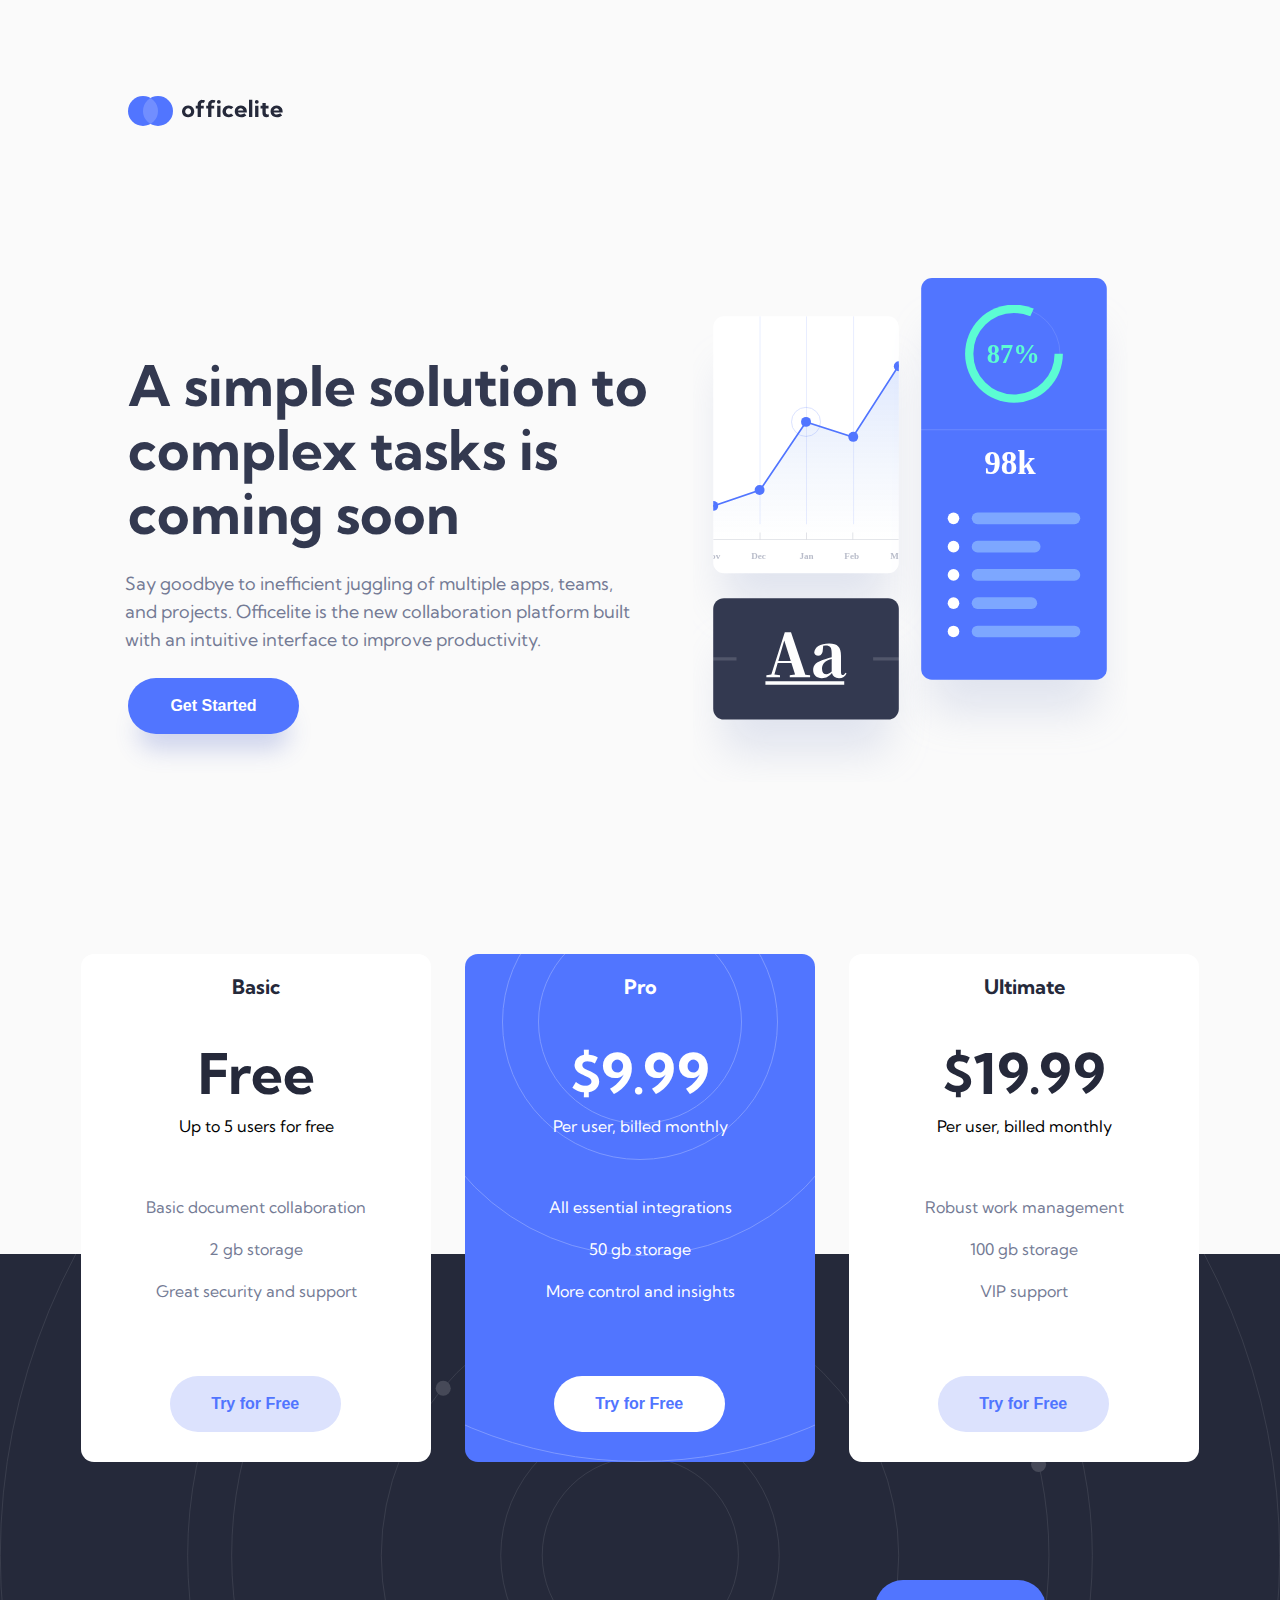
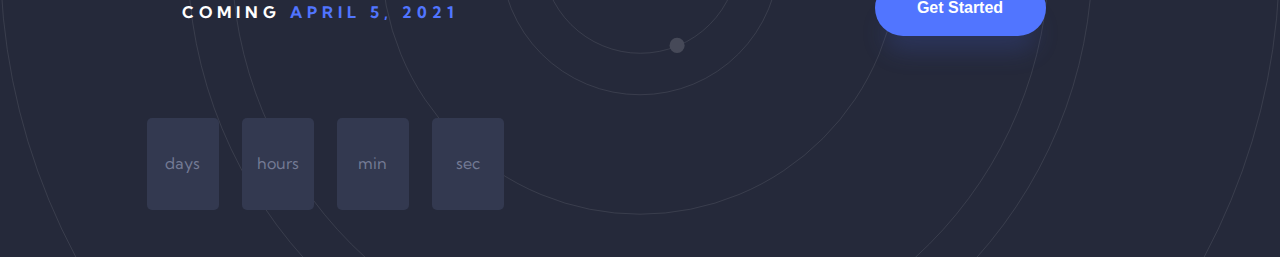
==== commit 6f1108d5: "change to layout" ====
--- a/index.html
+++ b/index.html
@@ -14,7 +14,7 @@
 
   <header>
     <div class='container'>
-      <div class=background-image></div>
+      <!-- <div class=background-image></div> -->
       <div class='hero-logo'><img src="/assets/shared/logo.svg" alt=""></div>
       <div class='hero-chart'><img src="/assets/home/illustration-charts.svg" alt=""></div>
       <div class='hero-title'>
--- a/css/styles.css
+++ b/css/styles.css
@@ -106,10 +106,6 @@
     z-index: 999;
     width: 60%;
     background-color: green;
-  }
-  #footer-form .footer-info-form .form-input-section .form-footer-background {
-    position: absolute;
-    z-index: -1;
   }
   #footer-form .footer-info-form .btn {
     margin: auto 25%;
@@ -157,6 +153,15 @@
   #footer-form .footer-info-form .footer-countdown-form .footer-countdown-item span {
     color: #5175ff;
     font-size: 32px;
+  }
+  #footer-form .form-footer-background {
+    background-position: center;
+    position: absolute;
+    width: 100%;
+    height: 320px;
+    margin: 0 auto;
+    top: 260px;
+    z-index: -1;
   }
 }
 
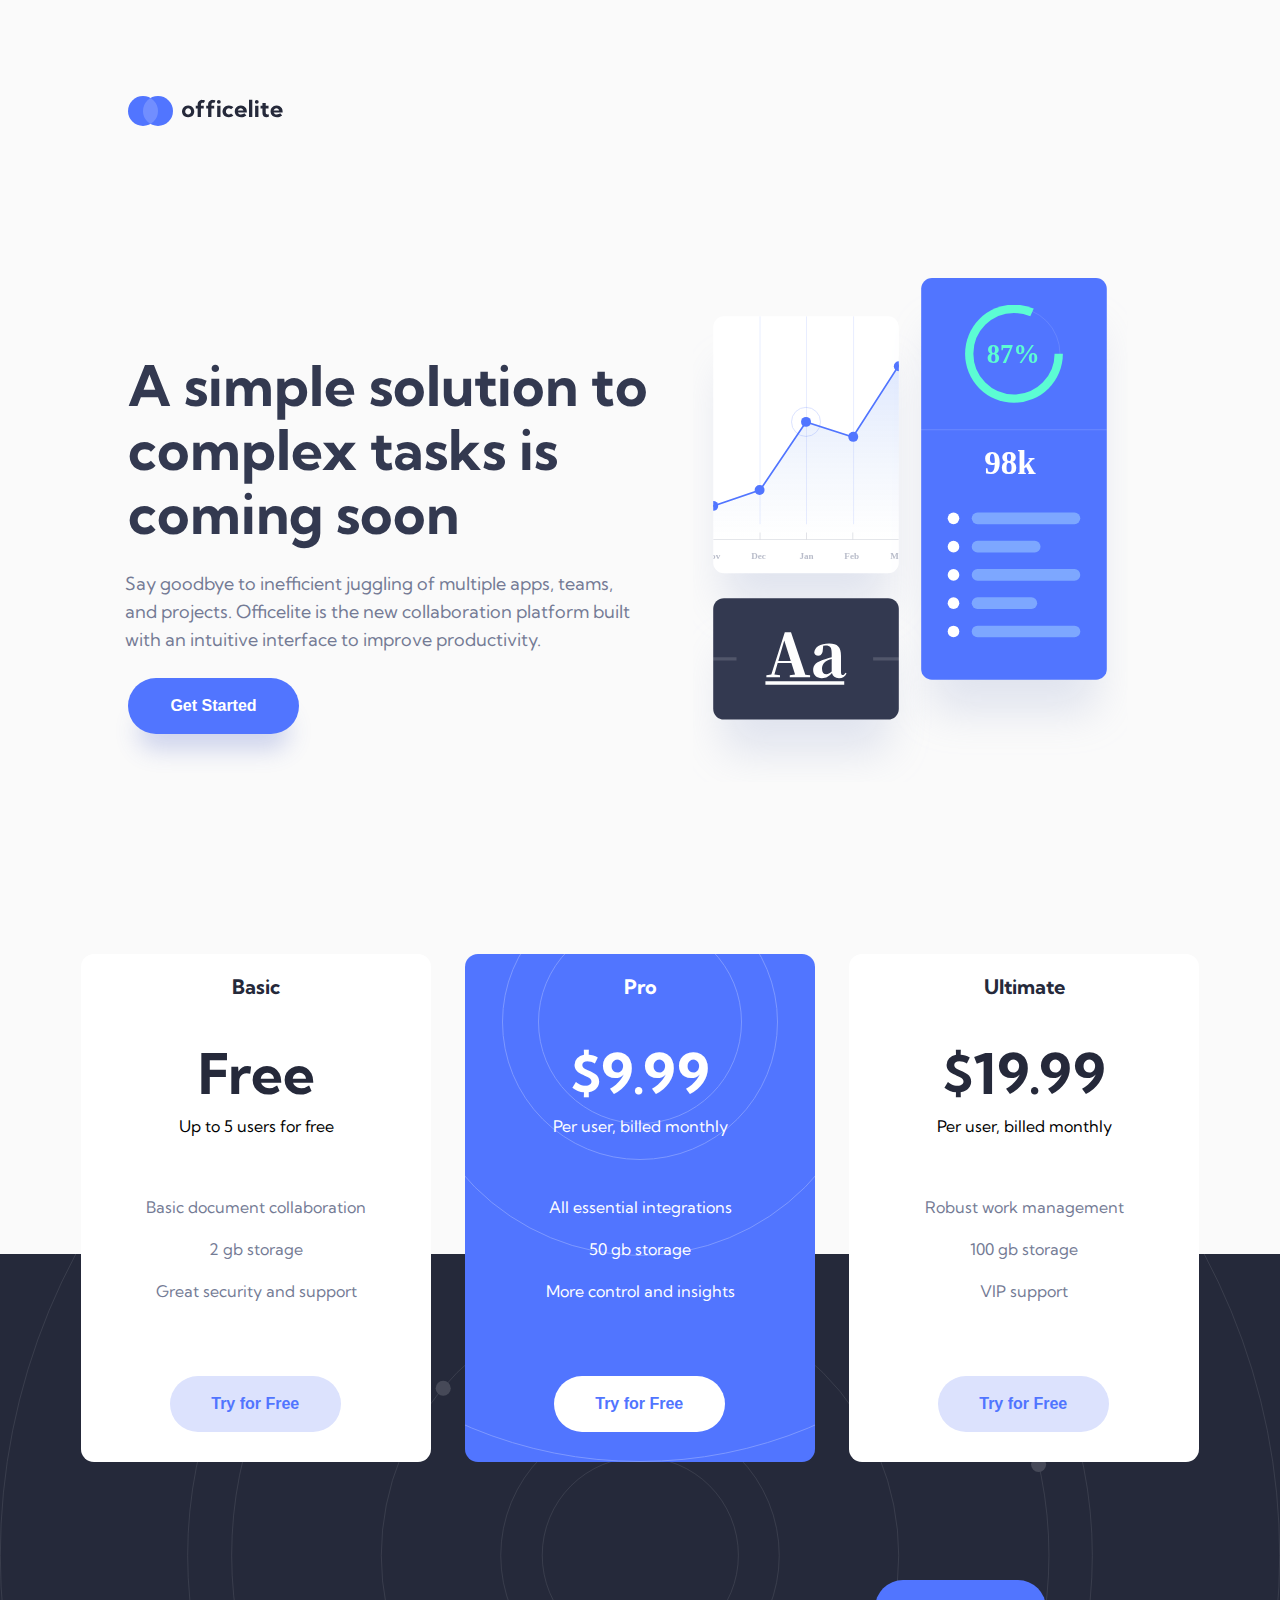
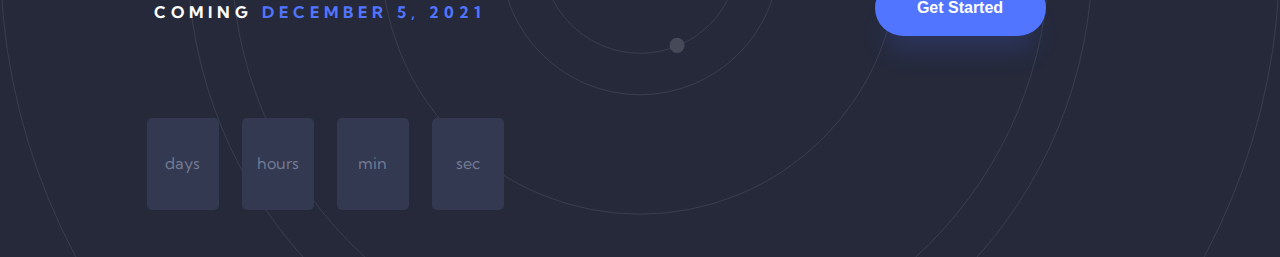
==== commit 2864d707: "change to date" ====
--- a/index.html
+++ b/index.html
@@ -94,7 +94,7 @@
         <!-- <div class='footer-background'></div> -->
         <div class='footer-info'>
           <div class='footer-countdown-date'>
-            <p>Coming<span id='footer-timer'> April 5, 2021</span></p>
+            <p>Coming<span id='footer-timer'> December 5, 2021</span></p>
           </div>         
           <div class='footer-countdown'>
             <div class='footer-countdown-item'><span id='countdown-days'></span> <br> Days</div>
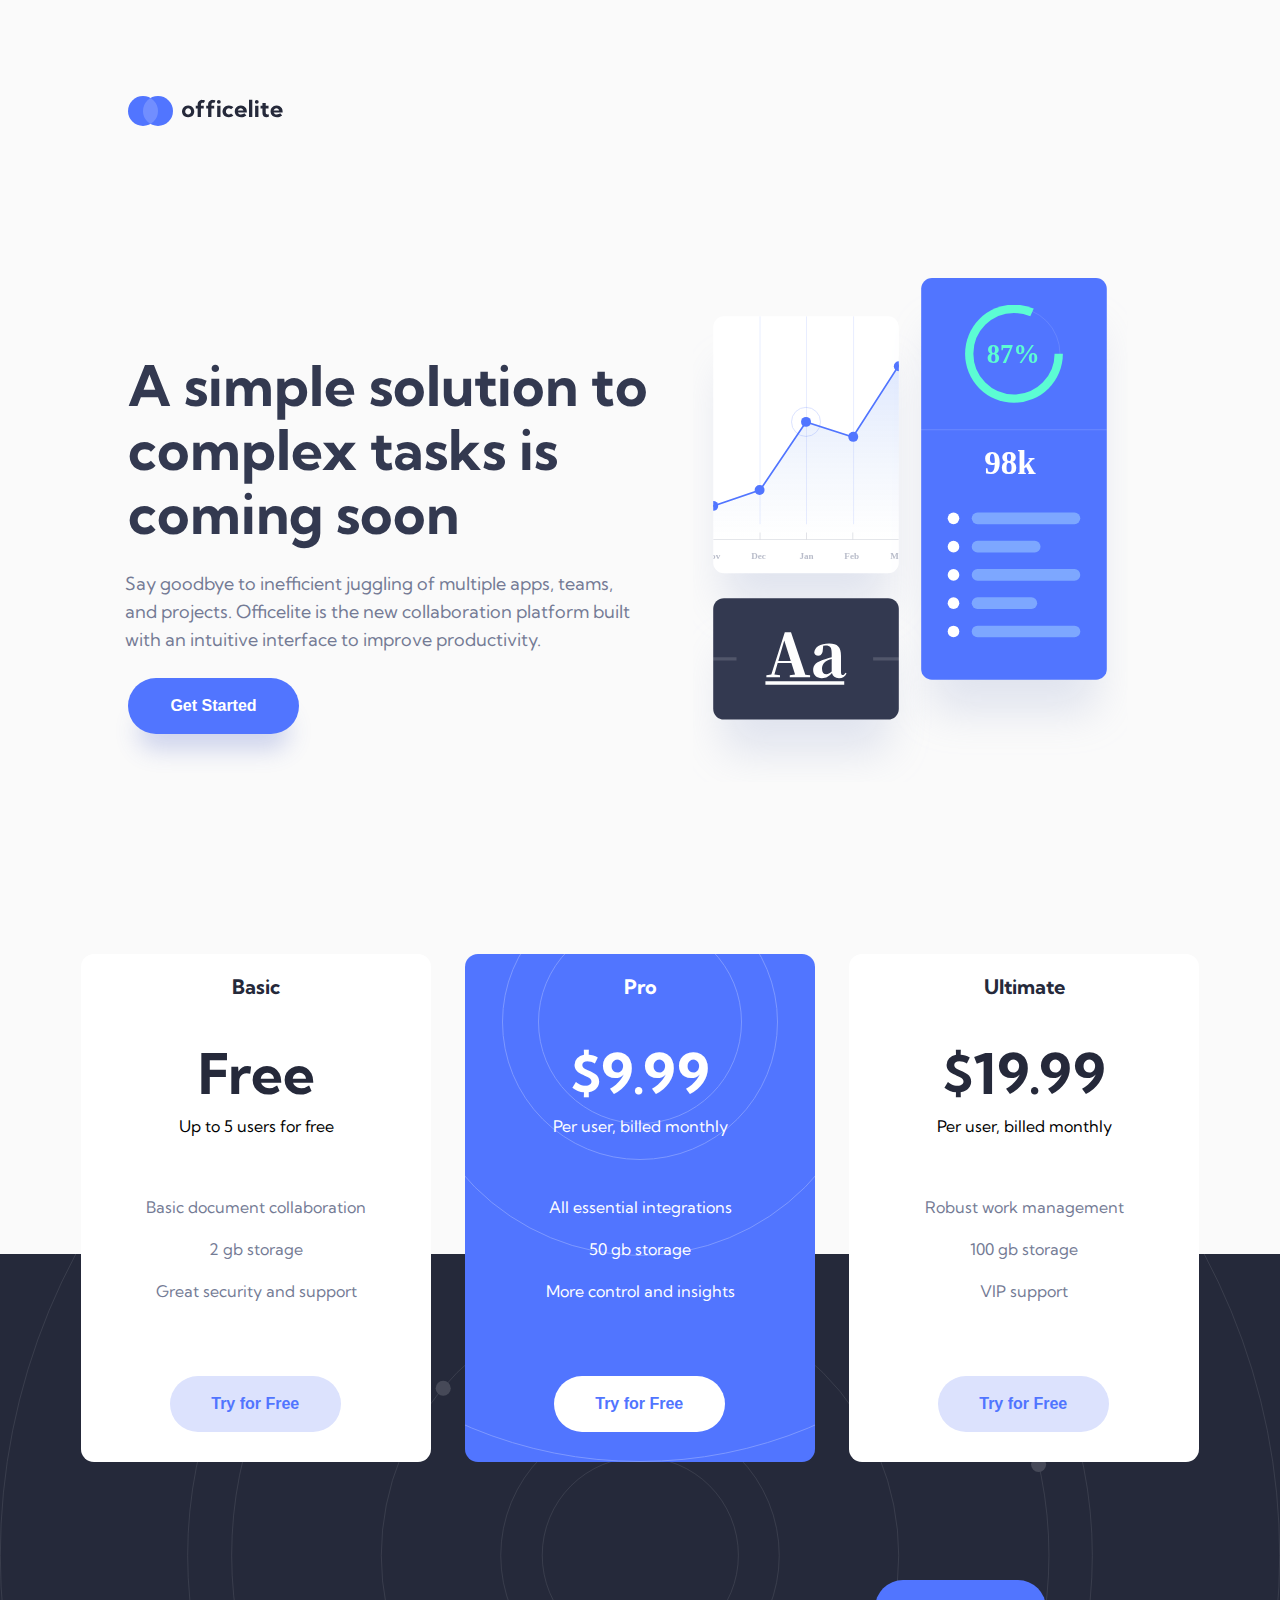
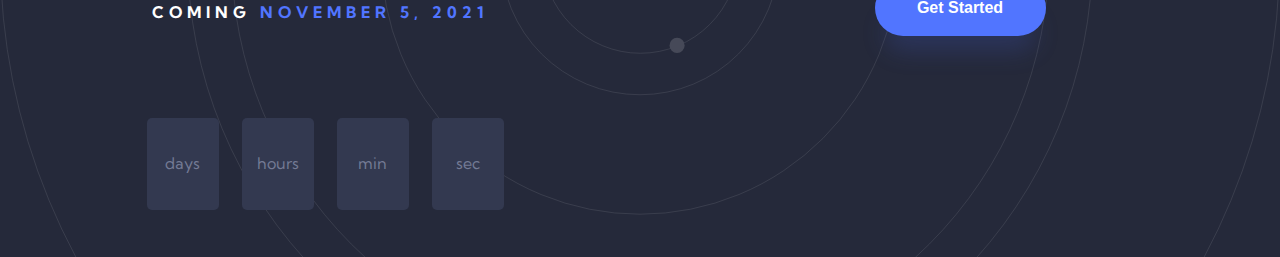
==== commit 20663de8: "changes to section" ====
--- a/index.html
+++ b/index.html
@@ -14,7 +14,6 @@
 
   <header>
     <div class='container'>
-      <!-- <div class=background-image></div> -->
       <div class='hero-logo'><img src="/assets/shared/logo.svg" alt=""></div>
       <div class='hero-chart'><img src="/assets/home/illustration-charts.svg" alt=""></div>
       <div class='hero-title'>
@@ -91,10 +90,9 @@
   
   
       <div id='footer'>
-        <!-- <div class='footer-background'></div> -->
-        <div class='footer-info'>
+          <div class='footer-info'>
           <div class='footer-countdown-date'>
-            <p>Coming<span id='footer-timer'> December 5, 2021</span></p>
+            <p>Coming<span id='footer-timer'> November 5, 2021</span></p>
           </div>         
           <div class='footer-countdown'>
             <div class='footer-countdown-item'><span id='countdown-days'></span> <br> Days</div>
--- a/css/styles.css
+++ b/css/styles.css
@@ -1170,11 +1170,11 @@
 
 @media screen and (min-width: 1400px) {
   header .container {
-    width: 70%;
+    width: 80%;
   }
   #membership {
     margin: 0 auto;
-    width: 70%;
+    width: 80%;
     display: -webkit-box;
     display: -ms-flexbox;
     display: flex;
@@ -1186,4 +1186,58 @@
     margin-top: 150px;
   }
 }
+
+@media screen and (min-width: 2500px) {
+  header .container {
+    width: 50%;
+  }
+  #membership {
+    width: 50%;
+    display: -webkit-box;
+    display: -ms-flexbox;
+    display: flex;
+    display: flex;
+    -webkit-box-orient: horizontal;
+    -webkit-box-direction: normal;
+        -ms-flex-direction: row;
+            flex-direction: row;
+    margin-top: 150px;
+  }
+}
+
+@media screen and (min-width: 2800px) {
+  header .container {
+    width: 45%;
+  }
+  #membership {
+    width: 45%;
+    display: -webkit-box;
+    display: -ms-flexbox;
+    display: flex;
+    display: flex;
+    -webkit-box-orient: horizontal;
+    -webkit-box-direction: normal;
+        -ms-flex-direction: row;
+            flex-direction: row;
+    margin-top: 150px;
+  }
+}
+
+@media screen and (min-width: 3000px) {
+  header .container {
+    width: 40%;
+  }
+  #membership {
+    width: 40%;
+    display: -webkit-box;
+    display: -ms-flexbox;
+    display: flex;
+    display: flex;
+    -webkit-box-orient: horizontal;
+    -webkit-box-direction: normal;
+        -ms-flex-direction: row;
+            flex-direction: row;
+    margin-top: 150px;
+  }
+}
 /*# sourceMappingURL=styles.css.map */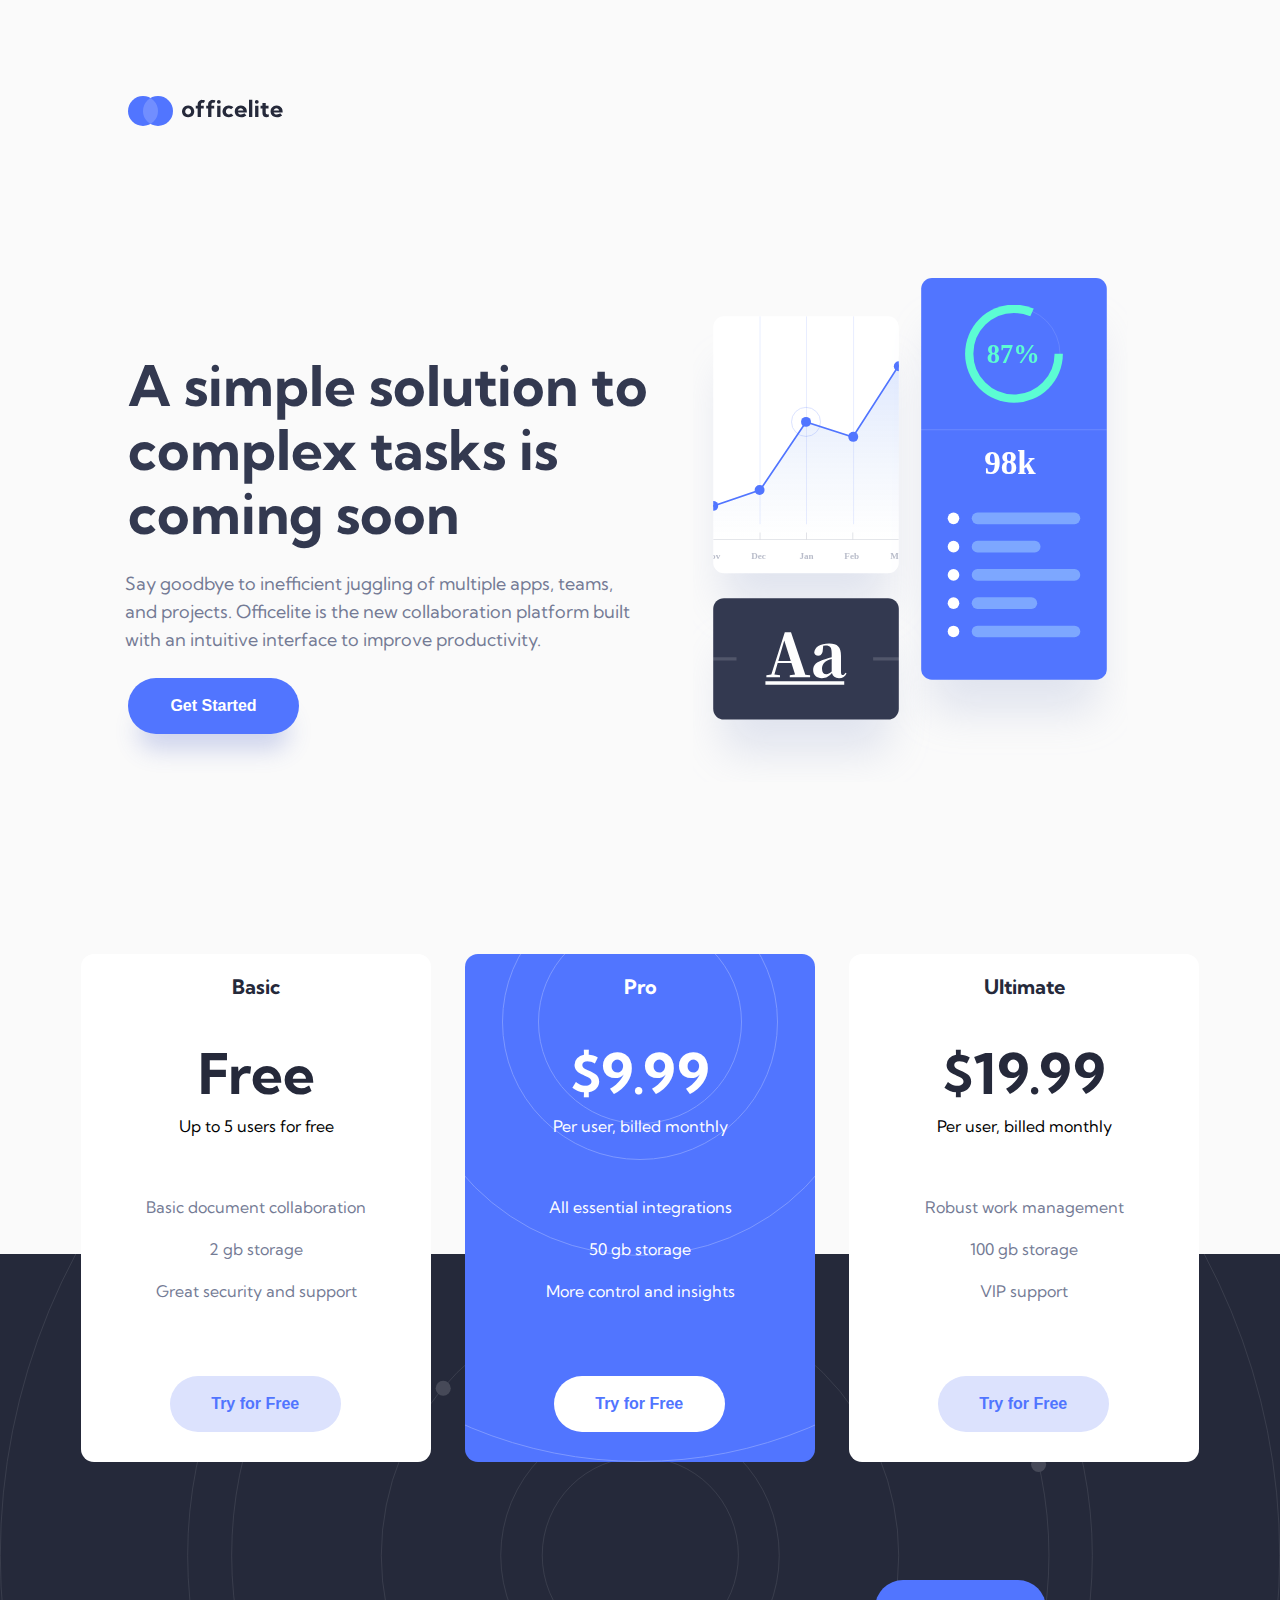
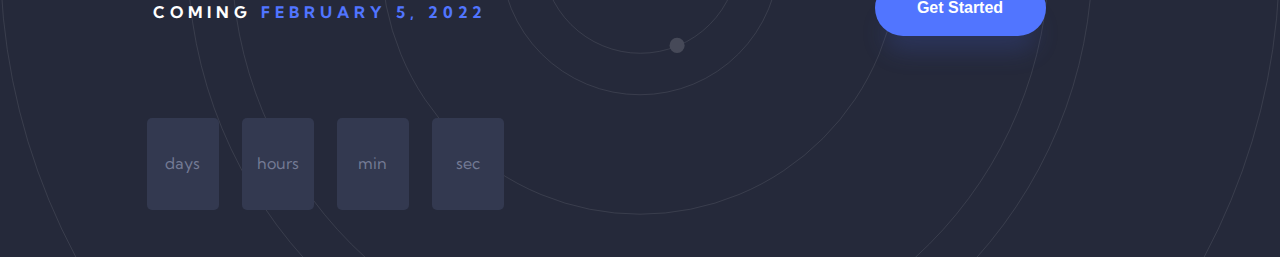
==== commit d54cae48: "update to timer" ====
--- a/index.html
+++ b/index.html
@@ -4,10 +4,10 @@
 <head>
   <meta charset="UTF-8">
   <meta name="viewport" content="width=device-width, initial-scale=1.0">
-  <link rel="icon" type="image/png" sizes="32x32" href="/assets/favicon-32x32.png">
+  <!-- <link rel="icon" type="image/png" sizes="32x32" href="/assets/favicon-32x32.png"> -->
   <link rel="stylesheet" href="/css/styles.css">
 
-  <title>Frontend Mentor | Officelite coming soon site</title>
+  <title>Officelite coming soon site</title>
 </head>
 
 <body>
@@ -92,7 +92,7 @@
       <div id='footer'>
           <div class='footer-info'>
           <div class='footer-countdown-date'>
-            <p>Coming<span id='footer-timer'> November 5, 2021</span></p>
+            <p>Coming<span id='footer-timer'> February 5, 2022</span></p>
           </div>         
           <div class='footer-countdown'>
             <div class='footer-countdown-item'><span id='countdown-days'></span> <br> Days</div>
--- a/css/styles.css
+++ b/css/styles.css
@@ -1187,6 +1187,15 @@
   }
 }
 
+@media screen and (min-width: 1900px) {
+  header .container {
+    width: 66%;
+  }
+  #membership {
+    width: 70%;
+  }
+}
+
 @media screen and (min-width: 2500px) {
   header .container {
     width: 50%;
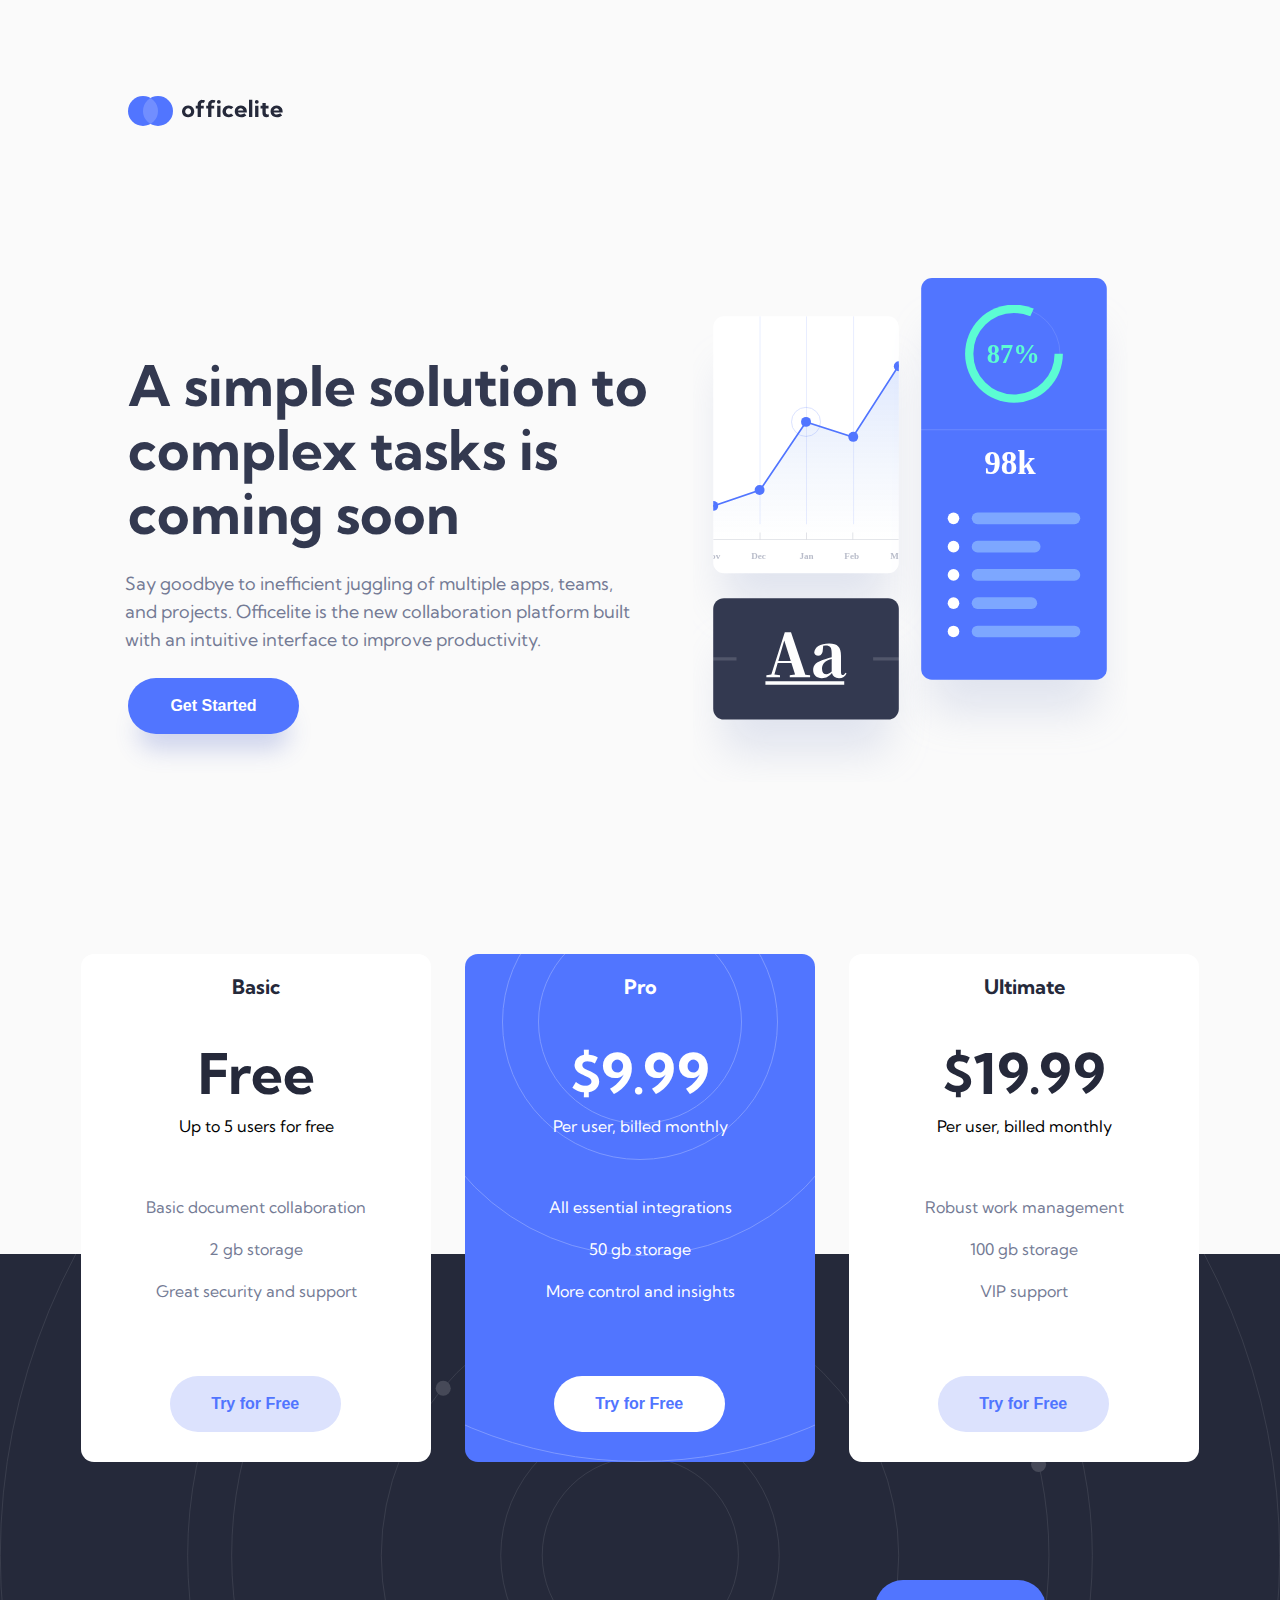
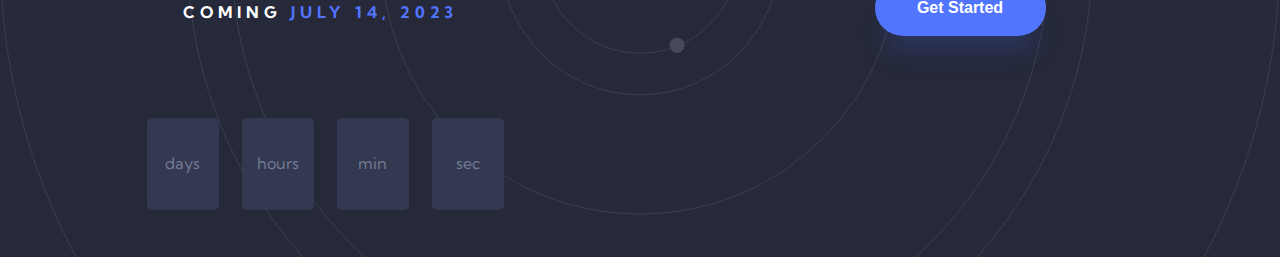
==== commit be4efbd0: "update to timestamp" ====
--- a/index.html
+++ b/index.html
@@ -92,7 +92,7 @@
       <div id='footer'>
           <div class='footer-info'>
           <div class='footer-countdown-date'>
-            <p>Coming<span id='footer-timer'> February 5, 2022</span></p>
+            <p>Coming<span id='footer-timer'> July 14, 2023</span></p>
           </div>         
           <div class='footer-countdown'>
             <div class='footer-countdown-item'><span id='countdown-days'></span> <br> Days</div>
